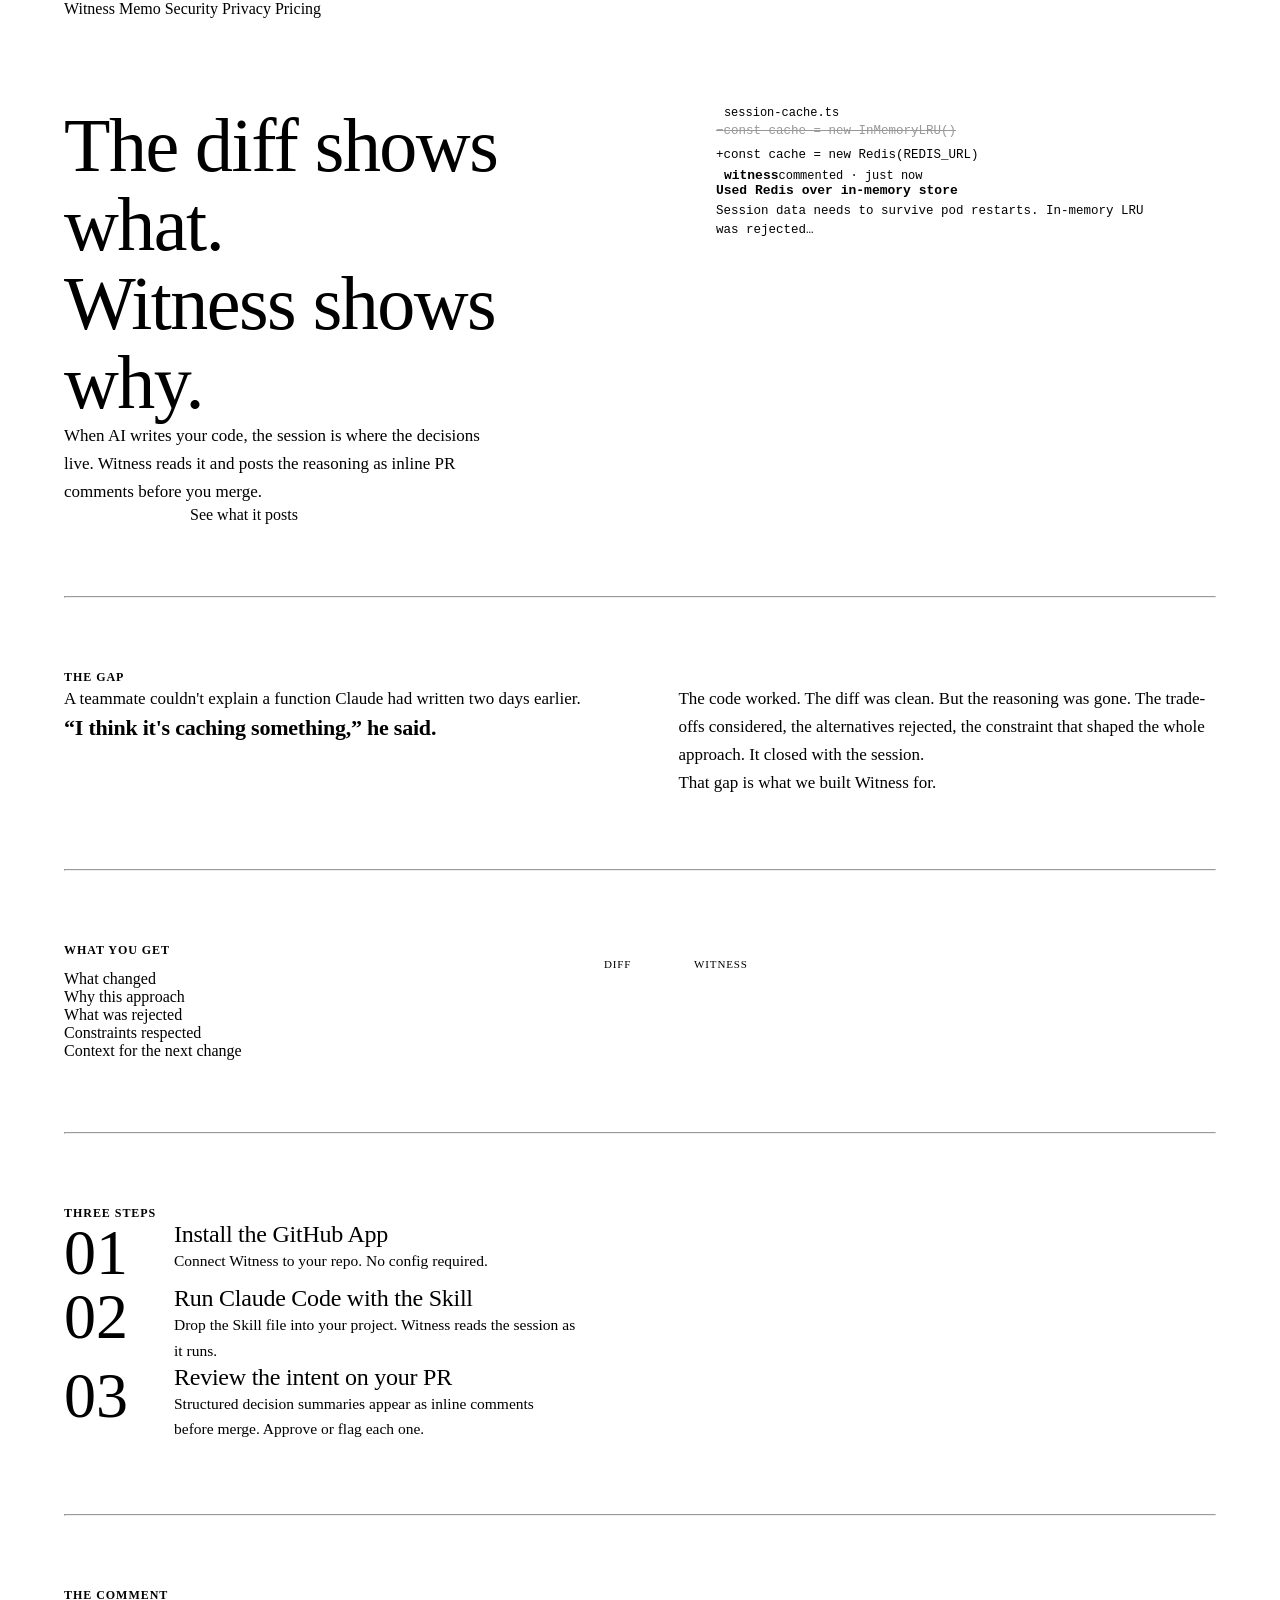
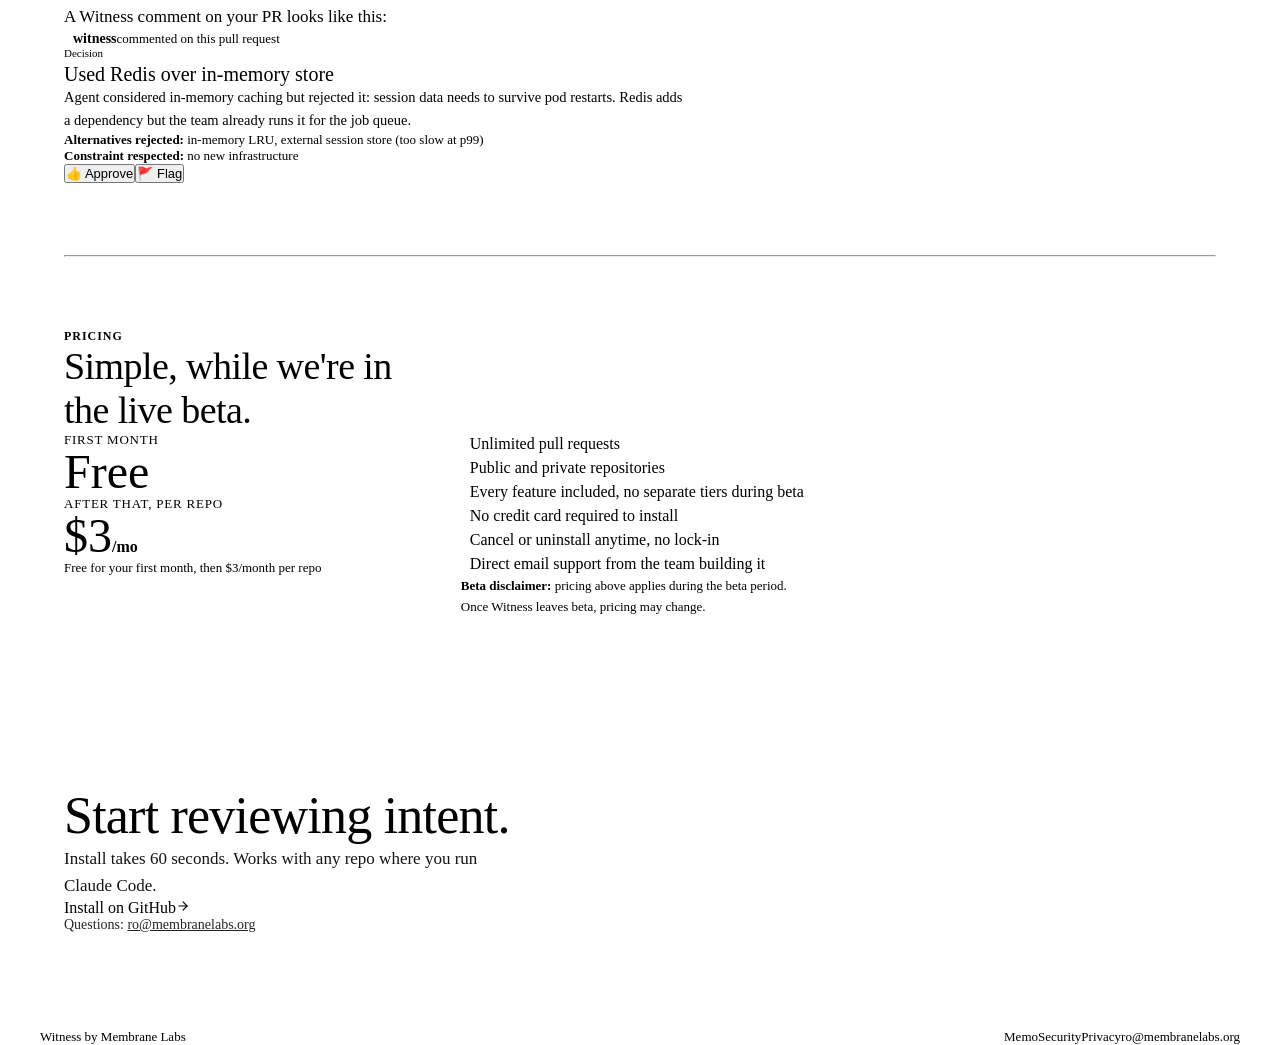
==== index.html @ b9b2966b "first commit" ====
<!DOCTYPE html>
<html lang="en">
<head>
<meta charset="utf-8">
<meta name="viewport" content="width=device-width, initial-scale=1">
<title>Witness: PR comments that explain the why</title>
<meta name="description" content="When AI writes your code, the session is where the decisions live. Witness reads it and posts the reasoning as inline PR comments before you merge.">
<link rel="stylesheet" href="_ds/modernist-412157db-4820-4061-ba51-2b7b09c9d0c9/styles.css">
<style>
  body { margin: 0; background: var(--color-bg); text-wrap: pretty; }
  a { color: var(--color-accent-700); transition: color 0.2s ease; }
  a:hover { color: var(--color-accent); }
  .btn, .nav a, .table tbody tr, .table td { transition: background-color 0.2s ease, color 0.2s ease, border-color 0.2s ease; }
  .reveal { opacity: 0; transform: translateY(20px); transition: opacity 0.6s ease-out, transform 0.6s ease-out; }
  .reveal.is-visible { opacity: 1; transform: translateY(0); }
  @media (prefers-reduced-motion: reduce) { .reveal { opacity: 1; transform: none; transition: none; } }
</style>
</head>
<body>

<nav class="nav" style="padding-inline:clamp(20px,5vw,72px)">
  <a href="index.html" class="nav-brand" style="text-decoration:none;color:inherit">Witness</a>
  <a href="memo.html" style="color:inherit;text-decoration:none">Memo</a>
  <a href="security.html" style="color:inherit;text-decoration:none">Security</a>
  <a href="privacy.html" style="color:inherit;text-decoration:none">Privacy</a>
  <a href="#pricing" style="color:inherit;text-decoration:none">Pricing</a>
  <a href="https://github.com/apps/membranelabs-witness/installations/new" class="btn btn-primary" style="text-decoration:none;margin-left:var(--space-2);color:#fff" style-hover="color:#0f3d3d">Install on GitHub<svg width="14" height="14" viewBox="0 0 24 24" fill="none" stroke="currentColor" stroke-width="2" stroke-linecap="round" stroke-linejoin="round"><path d="M5 12h14"></path><path d="m12 5 7 7-7 7"></path></svg></a>
</nav>

<div style="max-width:1200px;margin:0 auto;padding-inline:clamp(20px,5vw,72px)">

  <section style="padding:clamp(48px,8vw,88px) 0 clamp(40px,6.5vw,72px);display:grid;grid-template-columns:minmax(0,1.15fr) minmax(280px,1fr);gap:clamp(40px,6vw,80px);align-items:start;position:relative">
    <div style="position:absolute;inset:0 0 auto 0;height:1px;background-image:repeating-linear-gradient(to right, var(--color-divider) 0 1px, transparent 1px 120px);opacity:0.5;pointer-events:none"></div>
    <div class="reveal">
      <h1 style="font-family:var(--font-heading);font-weight:var(--font-heading-weight);font-size:clamp(38px,6vw,76px);line-height:1.04;letter-spacing:-0.02em;margin:0;max-width:16ch">
        <span style="display:block">The diff shows what.</span>
        <span style="display:block">Witness shows <span style="color:var(--color-accent)">why</span>.</span>
      </h1>
      <p style="font-size:17px;line-height:1.65;max-width:52ch;margin:var(--space-6) 0 0;color:color-mix(in srgb, var(--color-text) 82%, transparent)">When AI writes your code, the session is where the decisions live. Witness reads it and posts the reasoning as inline PR comments before you merge.</p>
      <div style="display:flex;gap:var(--space-3);flex-wrap:wrap;margin-top:var(--space-6)">
        <a href="https://github.com/apps/membranelabs-witness/installations/new" class="btn btn-primary" style="text-decoration:none;color:#fff" style-hover="color:#0f3d3d">Install on GitHub<svg width="14" height="14" viewBox="0 0 24 24" fill="none" stroke="currentColor" stroke-width="2" stroke-linecap="round" stroke-linejoin="round"><path d="M5 12h14"></path><path d="m12 5 7 7-7 7"></path></svg></a>
        <a href="#comment" class="btn btn-ghost" style="text-decoration:none">See what it posts</a>
      </div>
    </div>
    <div class="reveal" style="border:2px solid var(--color-divider);background:var(--color-surface);font-family:ui-monospace,'SF Mono',Menlo,monospace;transition-delay:0.1s">
      <div style="display:flex;align-items:center;gap:var(--space-2);padding:var(--space-2) var(--space-3);border-bottom:2px solid var(--color-divider);font-size:12px;color:color-mix(in srgb, var(--color-text) 60%, transparent)">
        <span style="width:8px;height:8px;background:var(--color-accent);flex:none"></span>
        <span>session-cache.ts</span>
      </div>
      <div style="padding:var(--space-4) var(--space-3);font-size:12.5px;line-height:1.9">
        <div style="opacity:0.4;text-decoration:line-through"><span style="color:color-mix(in srgb, var(--color-text) 55%, transparent);margin-right:var(--space-2)">&minus;</span>const cache = new InMemoryLRU()</div>
        <div><span style="color:var(--color-accent);margin-right:var(--space-2)">+</span>const cache = new Redis(REDIS_URL)</div>
      </div>
      <div style="padding:var(--space-3);border-top:2px solid var(--color-divider);font-family:var(--font-body)">
        <div style="display:flex;align-items:baseline;gap:var(--space-2);margin-bottom:var(--space-2)">
          <span style="width:8px;height:8px;background:var(--color-accent);flex:none"></span>
          <strong style="font-size:13px">witness</strong>
          <span style="font-size:12px;color:color-mix(in srgb, var(--color-text) 55%, transparent)">commented &middot; just now</span>
        </div>
        <p style="font-size:13px;font-weight:600;margin:0 0 4px">Used Redis over in-memory store</p>
        <p style="font-size:12.5px;line-height:1.55;margin:0;color:color-mix(in srgb, var(--color-text) 70%, transparent)">Session data needs to survive pod restarts. In-memory LRU was rejected&hellip;</p>
      </div>
    </div>
  </section>

  <hr class="hr" style="margin:0">

  <section class="reveal" style="padding:clamp(40px,6.5vw,72px) 0">
    <span style="display:block;font-size:12px;letter-spacing:0.08em;text-transform:uppercase;color:var(--color-accent-700);font-weight:600;margin-bottom:var(--space-6)">The gap</span>
    <div style="display:grid;grid-template-columns:minmax(0,1fr) minmax(0,1fr);gap:clamp(32px,6vw,88px)">
      <div>
        <p style="font-size:17px;line-height:1.65;margin:0 0 var(--space-6);color:color-mix(in srgb, var(--color-text) 82%, transparent)">A teammate couldn't explain a function Claude had written two days earlier.</p>
        <p style="font-family:var(--font-heading);font-weight:600;font-size:22px;line-height:1.4;letter-spacing:-0.01em;margin:0">&ldquo;I think it's caching something,&rdquo; he said.</p>
      </div>
      <div>
        <p style="font-size:17px;line-height:1.65;margin:0 0 var(--space-6);color:color-mix(in srgb, var(--color-text) 82%, transparent)">The code worked. The diff was clean. But the reasoning was gone. The trade-offs considered, the alternatives rejected, the constraint that shaped the whole approach. It closed with the session.</p>
        <p style="font-size:17px;line-height:1.65;margin:0;color:color-mix(in srgb, var(--color-text) 82%, transparent)">That gap is what we built Witness for.</p>
      </div>
    </div>
  </section>

  <hr class="hr" style="margin:0">

  <section class="reveal" style="padding:clamp(40px,6.5vw,72px) 0">
    <span style="display:block;font-size:12px;letter-spacing:0.08em;text-transform:uppercase;color:var(--color-accent-700);font-weight:600;margin-bottom:var(--space-6)">What you get</span>
    <div style="max-width:720px;border-top:2px solid var(--color-divider)">
      <div style="display:grid;grid-template-columns:minmax(0,1fr) 90px 90px;padding:var(--space-4) 0;font-size:11px;letter-spacing:0.08em;text-transform:uppercase;color:color-mix(in srgb, var(--color-text) 55%, transparent)">
        <span></span><span>Diff</span><span>Witness</span>
      </div>
      <div style="border-top:2px solid var(--color-divider)"></div>
      <div style="display:grid;grid-template-columns:minmax(0,1fr) 90px 90px;padding:var(--space-4) 0;align-items:center;font-size:16px;border-bottom:1px solid var(--color-divider)"><span>What changed</span><span style="width:11px;height:11px;background:color-mix(in srgb, var(--color-text) 35%, transparent)"></span><span style="width:11px;height:11px;background:var(--color-accent)"></span></div>
      <div style="display:grid;grid-template-columns:minmax(0,1fr) 90px 90px;padding:var(--space-4) 0;align-items:center;font-size:16px;border-bottom:1px solid var(--color-divider)"><span>Why this approach</span><span style="width:11px;height:11px;border:1px solid color-mix(in srgb, var(--color-text) 35%, transparent)"></span><span style="width:11px;height:11px;background:var(--color-accent)"></span></div>
      <div style="display:grid;grid-template-columns:minmax(0,1fr) 90px 90px;padding:var(--space-4) 0;align-items:center;font-size:16px;border-bottom:1px solid var(--color-divider)"><span>What was rejected</span><span style="width:11px;height:11px;border:1px solid color-mix(in srgb, var(--color-text) 35%, transparent)"></span><span style="width:11px;height:11px;background:var(--color-accent)"></span></div>
      <div style="display:grid;grid-template-columns:minmax(0,1fr) 90px 90px;padding:var(--space-4) 0;align-items:center;font-size:16px;border-bottom:1px solid var(--color-divider)"><span>Constraints respected</span><span style="width:11px;height:11px;border:1px solid color-mix(in srgb, var(--color-text) 35%, transparent)"></span><span style="width:11px;height:11px;background:var(--color-accent)"></span></div>
      <div style="display:grid;grid-template-columns:minmax(0,1fr) 90px 90px;padding:var(--space-4) 0;align-items:center;font-size:16px;border-bottom:2px solid var(--color-divider)"><span>Context for the next change</span><span style="width:11px;height:11px;border:1px solid color-mix(in srgb, var(--color-text) 35%, transparent)"></span><span style="width:11px;height:11px;background:var(--color-accent)"></span></div>
    </div>
  </section>

  <hr class="hr" style="margin:0">

  <section class="reveal" style="padding:clamp(40px,6.5vw,72px) 0">
    <span style="display:block;font-size:12px;letter-spacing:0.08em;text-transform:uppercase;color:var(--color-accent-700);font-weight:600;margin-bottom:var(--space-8)">Three steps</span>
    <div style="display:grid;grid-template-columns:minmax(70px,110px) minmax(0,1fr);gap:var(--space-8) clamp(32px,4vw,72px);align-items:start">
      <p style="font-family:var(--font-heading);font-weight:var(--font-heading-weight);font-size:clamp(40px,5vw,64px);line-height:1;margin:0;color:color-mix(in srgb, var(--color-text) 14%, transparent)">01</p>
      <div>
        <h3 style="font-family:var(--font-heading);font-weight:var(--font-heading-weight);font-size:24px;letter-spacing:-0.01em;margin:0 0 var(--space-2)">Install the GitHub App</h3>
        <p style="font-size:15.5px;line-height:1.65;margin:0;max-width:52ch;color:color-mix(in srgb, var(--color-text) 78%, transparent)">Connect Witness to your repo. No config required.</p>
      </div>
      <div style="grid-column:1 / -1;border-top:2px solid var(--color-divider);margin:var(--space-4) 0"></div>
      <p style="font-family:var(--font-heading);font-weight:var(--font-heading-weight);font-size:clamp(40px,5vw,64px);line-height:1;margin:0;color:color-mix(in srgb, var(--color-text) 14%, transparent)">02</p>
      <div>
        <h3 style="font-family:var(--font-heading);font-weight:var(--font-heading-weight);font-size:24px;letter-spacing:-0.01em;margin:0 0 var(--space-2)">Run Claude Code with the Skill</h3>
        <p style="font-size:15.5px;line-height:1.65;margin:0;max-width:52ch;color:color-mix(in srgb, var(--color-text) 78%, transparent)">Drop the Skill file into your project. Witness reads the session as it runs.</p>
      </div>
      <div style="grid-column:1 / -1;border-top:2px solid var(--color-divider);margin:var(--space-4) 0"></div>
      <p style="font-family:var(--font-heading);font-weight:var(--font-heading-weight);font-size:clamp(40px,5vw,64px);line-height:1;margin:0;color:color-mix(in srgb, var(--color-text) 14%, transparent)">03</p>
      <div>
        <h3 style="font-family:var(--font-heading);font-weight:var(--font-heading-weight);font-size:24px;letter-spacing:-0.01em;margin:0 0 var(--space-2)">Review the intent on your PR</h3>
        <p style="font-size:15.5px;line-height:1.65;margin:0;max-width:52ch;color:color-mix(in srgb, var(--color-text) 78%, transparent)">Structured decision summaries appear as inline comments before merge. Approve or flag each one.</p>
      </div>
    </div>
  </section>

  <hr class="hr" style="margin:0" id="comment">

  <section class="reveal" style="padding:clamp(40px,6.5vw,72px) 0">
    <span style="display:block;font-size:12px;letter-spacing:0.08em;text-transform:uppercase;color:var(--color-accent-700);font-weight:600;margin-bottom:var(--space-6)">The comment</span>
    <p style="font-size:17px;line-height:1.65;margin:0 0 var(--space-8);color:color-mix(in srgb, var(--color-text) 82%, transparent)">A Witness comment on your PR looks like this:</p>
    <div class="elev-md" style="max-width:620px;background:var(--color-surface);border:2px solid var(--color-divider)">
      <div style="display:flex;align-items:baseline;gap:var(--space-2);padding:var(--space-4) var(--space-6);border-bottom:2px solid var(--color-divider)">
        <span style="width:9px;height:9px;background:var(--color-accent);flex:none"></span>
        <strong style="font-family:var(--font-heading);font-size:14px">witness</strong>
        <span style="font-size:13px;color:color-mix(in srgb, var(--color-text) 55%, transparent)">commented on this pull request</span>
      </div>
      <div style="padding:var(--space-6)">
        <div class="card-kicker" style="font-size:11px">Decision</div>
        <div class="card-title" style="font-size:20px;margin-top:4px">Used Redis over in-memory store</div>
        <p style="font-size:14.5px;line-height:1.6;margin:var(--space-2) 0 0;color:color-mix(in srgb, var(--color-text) 82%, transparent)">Agent considered in-memory caching but rejected it: session data needs to survive pod restarts. Redis adds a dependency but the team already runs it for the job queue.</p>
        <p style="margin:var(--space-4) 0 0;font-size:13px;color:color-mix(in srgb, var(--color-text) 65%, transparent)"><strong style="color:var(--color-text)">Alternatives rejected:</strong> in-memory LRU, external session store (too slow at p99)</p>
        <p style="margin:var(--space-1) 0 0;font-size:13px;color:color-mix(in srgb, var(--color-text) 65%, transparent)"><strong style="color:var(--color-text)">Constraint respected:</strong> no new infrastructure</p>
      </div>
      <div style="display:flex;gap:var(--space-3);padding:var(--space-3) var(--space-6);border-top:2px solid var(--color-divider)">
        <button type="button" class="btn btn-ghost" style="font-size:13px;padding:var(--space-1) var(--space-3)">👍 Approve</button>
        <button type="button" class="btn btn-ghost" style="font-size:13px;padding:var(--space-1) var(--space-3)">🚩 Flag</button>
      </div>
    </div>
  </section>

  <hr class="hr" style="margin:0">

  <section id="pricing" class="reveal" style="padding:clamp(40px,6.5vw,72px) 0">
    <span style="display:block;font-size:12px;letter-spacing:0.08em;text-transform:uppercase;color:var(--color-accent-700);font-weight:600;margin-bottom:var(--space-6)">Pricing</span>
    <h2 style="font-family:var(--font-heading);font-weight:var(--font-heading-weight);font-size:clamp(26px,3.2vw,38px);letter-spacing:-0.015em;margin:0 0 var(--space-8);max-width:20ch">Simple, while we're in the live beta.</h2>
    <div style="display:grid;grid-template-columns:minmax(220px,320px) minmax(0,1fr);gap:clamp(40px,6vw,80px);border-top:2px solid var(--color-divider);padding-top:var(--space-8)">
      <div>
        <p style="font-size:13px;letter-spacing:0.06em;text-transform:uppercase;color:color-mix(in srgb, var(--color-text) 60%, transparent);margin:0 0 var(--space-2)">First month</p>
        <p style="font-family:var(--font-heading);font-weight:var(--font-heading-weight);font-size:clamp(36px,4vw,48px);color:var(--color-accent);margin:0 0 var(--space-6);line-height:1">Free</p>
        <p style="font-size:13px;letter-spacing:0.06em;text-transform:uppercase;color:color-mix(in srgb, var(--color-text) 60%, transparent);margin:0 0 var(--space-2)">After that, per repo</p>
        <p style="font-family:var(--font-heading);font-weight:var(--font-heading-weight);font-size:clamp(36px,4vw,48px);margin:0;line-height:1">$3<span style="font-size:16px;font-weight:600;color:color-mix(in srgb, var(--color-text) 60%, transparent)">/mo</span></p>
        <p style="font-size:13px;margin:var(--space-2) 0 var(--space-6);color:color-mix(in srgb, var(--color-text) 60%, transparent)">Free for your first month, then $3/month per repo</p>
        <a href="https://github.com/apps/membranelabs-witness/installations/new" class="btn btn-primary" style="text-decoration:none;color:#fff" style-hover="color:#0f3d3d">Install on GitHub<svg width="14" height="14" viewBox="0 0 24 24" fill="none" stroke="currentColor" stroke-width="2" stroke-linecap="round" stroke-linejoin="round"><path d="M5 12h14"></path><path d="m12 5 7 7-7 7"></path></svg></a>
      </div>
      <div>
        <div style="display:grid;gap:var(--space-6)">
          <div style="display:flex;gap:var(--space-3)"><span style="width:9px;height:9px;background:var(--color-accent);flex:none;margin-top:6px"></span><p style="margin:0;font-size:16px;line-height:1.5">Unlimited pull requests</p></div>
          <div style="display:flex;gap:var(--space-3)"><span style="width:9px;height:9px;background:var(--color-accent);flex:none;margin-top:6px"></span><p style="margin:0;font-size:16px;line-height:1.5">Public and private repositories</p></div>
          <div style="display:flex;gap:var(--space-3)"><span style="width:9px;height:9px;background:var(--color-accent);flex:none;margin-top:6px"></span><p style="margin:0;font-size:16px;line-height:1.5">Every feature included, no separate tiers during beta</p></div>
          <div style="display:flex;gap:var(--space-3)"><span style="width:9px;height:9px;background:var(--color-accent);flex:none;margin-top:6px"></span><p style="margin:0;font-size:16px;line-height:1.5">No credit card required to install</p></div>
          <div style="display:flex;gap:var(--space-3)"><span style="width:9px;height:9px;background:var(--color-accent);flex:none;margin-top:6px"></span><p style="margin:0;font-size:16px;line-height:1.5">Cancel or uninstall anytime, no lock-in</p></div>
          <div style="display:flex;gap:var(--space-3)"><span style="width:9px;height:9px;background:var(--color-accent);flex:none;margin-top:6px"></span><p style="margin:0;font-size:16px;line-height:1.5">Direct email support from the team building it</p></div>
        </div>
        <p style="font-size:13px;line-height:1.6;margin:var(--space-6) 0 0;color:color-mix(in srgb, var(--color-text) 60%, transparent);max-width:52ch"><strong style="color:color-mix(in srgb, var(--color-text) 80%, transparent)">Beta disclaimer:</strong> pricing above applies during the beta period. Once Witness leaves beta, pricing may change.</p>
      </div>
    </div>
  </section>

</div>

<section class="reveal" style="background:var(--color-accent);color:var(--color-bg);position:relative;overflow:hidden">
  <div style="position:absolute;top:0;right:0;width:min(50vw,560px);height:100%;background-image:repeating-linear-gradient(135deg, color-mix(in srgb, var(--color-bg) 14%, transparent) 0 2px, transparent 2px 34px);pointer-events:none"></div>
  <div style="max-width:1200px;margin:0 auto;padding:clamp(56px,9vw,96px) clamp(20px,5vw,72px);position:relative">
    <h3 style="font-family:var(--font-heading);font-weight:var(--font-heading-weight);font-size:clamp(32px,4.2vw,52px);letter-spacing:-0.015em;margin:0">Start reviewing intent.</h3>
    <p style="font-size:17px;line-height:1.6;max-width:52ch;margin:var(--space-4) 0 0;opacity:0.92">Install takes 60 seconds. Works with any repo where you run Claude Code.</p>
    <div style="display:flex;gap:var(--space-3);flex-wrap:wrap;margin-top:var(--space-6)">
      <a href="https://github.com/apps/membranelabs-witness/installations/new" class="btn btn-ghost" style="text-decoration:none;color:var(--color-bg);border-color:var(--color-bg)" style-hover="color:#0f3d3d;border-color:#0f3d3d">Install on GitHub<svg width="14" height="14" viewBox="0 0 24 24" fill="none" stroke="currentColor" stroke-width="2" stroke-linecap="round" stroke-linejoin="round"><path d="M5 12h14"></path><path d="m12 5 7 7-7 7"></path></svg></a>
    </div>
    <p style="font-size:14px;margin:var(--space-6) 0 0;opacity:0.85">Questions: <a href="mailto:ro@membranelabs.org" style="color:var(--color-bg);text-decoration:underline">ro@membranelabs.org</a></p>
  </div>
</section>

<footer style="max-width:1200px;margin:0 auto;padding:var(--space-8) clamp(20px,5vw,72px);display:flex;flex-wrap:wrap;gap:var(--space-4);justify-content:space-between;border-top:2px solid var(--color-divider);font-size:13px;color:color-mix(in srgb, var(--color-text) 70%, transparent)">
  <span>Witness by Membrane Labs</span>
  <div style="display:flex;gap:var(--space-4);flex-wrap:wrap">
    <a href="memo.html" style="color:inherit;text-decoration:none">Memo</a>
    <a href="security.html" style="color:inherit;text-decoration:none">Security</a>
    <a href="privacy.html" style="color:inherit;text-decoration:none">Privacy</a>
    <a href="mailto:ro@membranelabs.org" style="color:inherit;text-decoration:none">ro@membranelabs.org</a>
  </div>
</footer>

<script>
  var els = document.querySelectorAll('.reveal');
  if (!('IntersectionObserver' in window)) {
    els.forEach(function (el) { el.classList.add('is-visible'); });
  } else {
    var io = new IntersectionObserver(function (entries) {
      entries.forEach(function (entry) {
        if (entry.isIntersecting) { entry.target.classList.add('is-visible'); io.unobserve(entry.target); }
      });
    }, { threshold: 0.12 });
    els.forEach(function (el) { io.observe(el); });
  }
</script>
</body>
</html>
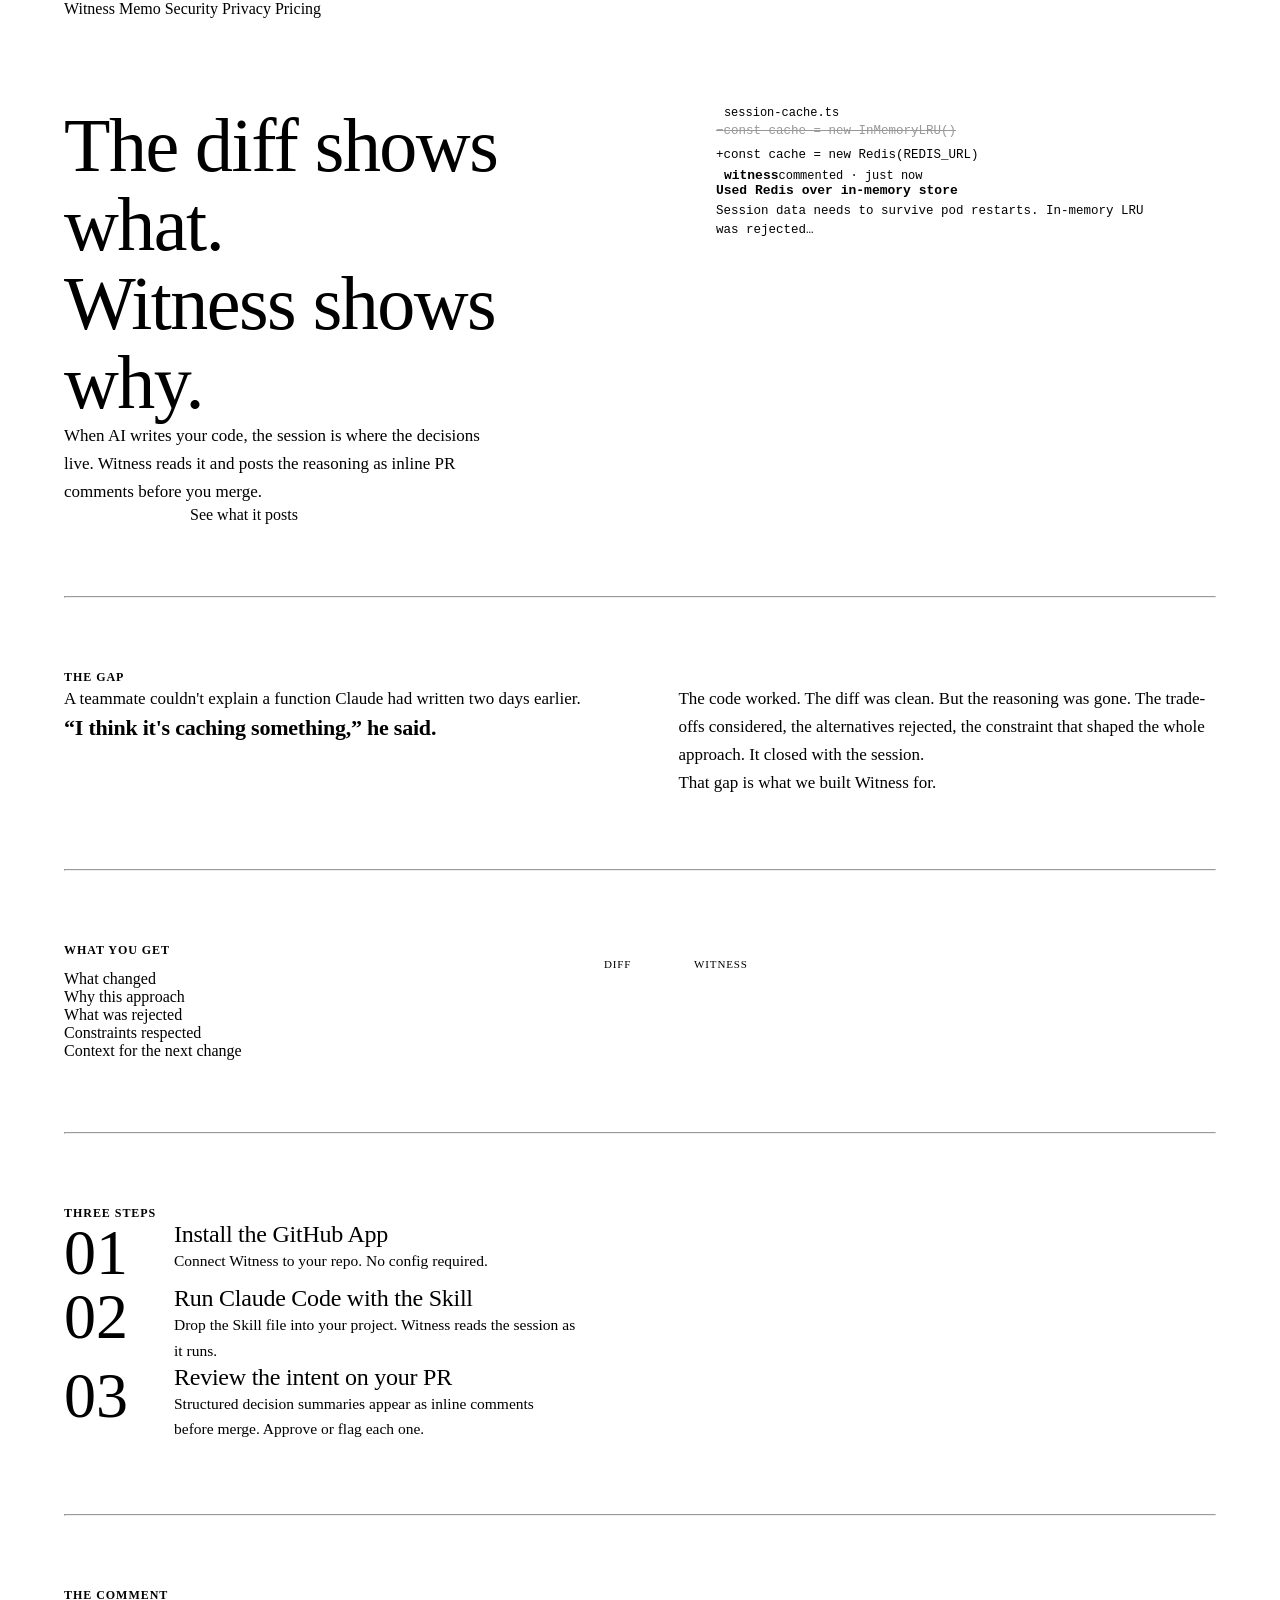
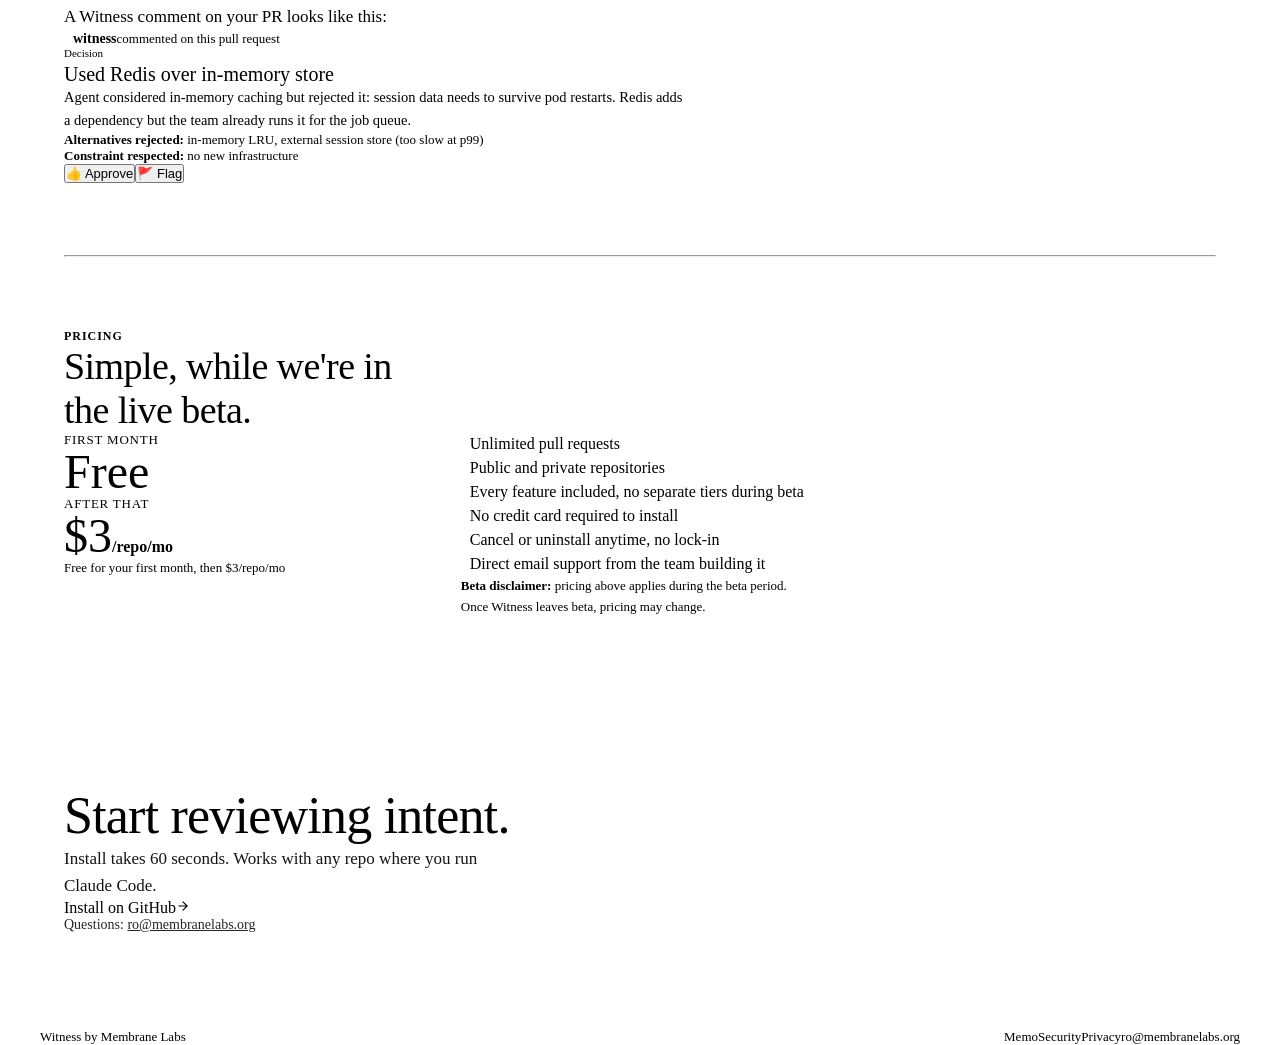
==== commit 2f908471: "Simplify pricing label to $3/repo/mo" ====
--- a/index.html
+++ b/index.html
@@ -155,9 +155,9 @@
       <div>
         <p style="font-size:13px;letter-spacing:0.06em;text-transform:uppercase;color:color-mix(in srgb, var(--color-text) 60%, transparent);margin:0 0 var(--space-2)">First month</p>
         <p style="font-family:var(--font-heading);font-weight:var(--font-heading-weight);font-size:clamp(36px,4vw,48px);color:var(--color-accent);margin:0 0 var(--space-6);line-height:1">Free</p>
-        <p style="font-size:13px;letter-spacing:0.06em;text-transform:uppercase;color:color-mix(in srgb, var(--color-text) 60%, transparent);margin:0 0 var(--space-2)">After that, per repo</p>
-        <p style="font-family:var(--font-heading);font-weight:var(--font-heading-weight);font-size:clamp(36px,4vw,48px);margin:0;line-height:1">$3<span style="font-size:16px;font-weight:600;color:color-mix(in srgb, var(--color-text) 60%, transparent)">/mo</span></p>
-        <p style="font-size:13px;margin:var(--space-2) 0 var(--space-6);color:color-mix(in srgb, var(--color-text) 60%, transparent)">Free for your first month, then $3/month per repo</p>
+        <p style="font-size:13px;letter-spacing:0.06em;text-transform:uppercase;color:color-mix(in srgb, var(--color-text) 60%, transparent);margin:0 0 var(--space-2)">After that</p>
+        <p style="font-family:var(--font-heading);font-weight:var(--font-heading-weight);font-size:clamp(36px,4vw,48px);margin:0;line-height:1">$3<span style="font-size:16px;font-weight:600;color:color-mix(in srgb, var(--color-text) 60%, transparent)">/repo/mo</span></p>
+        <p style="font-size:13px;margin:var(--space-2) 0 var(--space-6);color:color-mix(in srgb, var(--color-text) 60%, transparent)">Free for your first month, then $3/repo/mo</p>
         <a href="https://github.com/apps/membranelabs-witness/installations/new" class="btn btn-primary" style="text-decoration:none;color:#fff" style-hover="color:#0f3d3d">Install on GitHub<svg width="14" height="14" viewBox="0 0 24 24" fill="none" stroke="currentColor" stroke-width="2" stroke-linecap="round" stroke-linejoin="round"><path d="M5 12h14"></path><path d="m12 5 7 7-7 7"></path></svg></a>
       </div>
       <div>
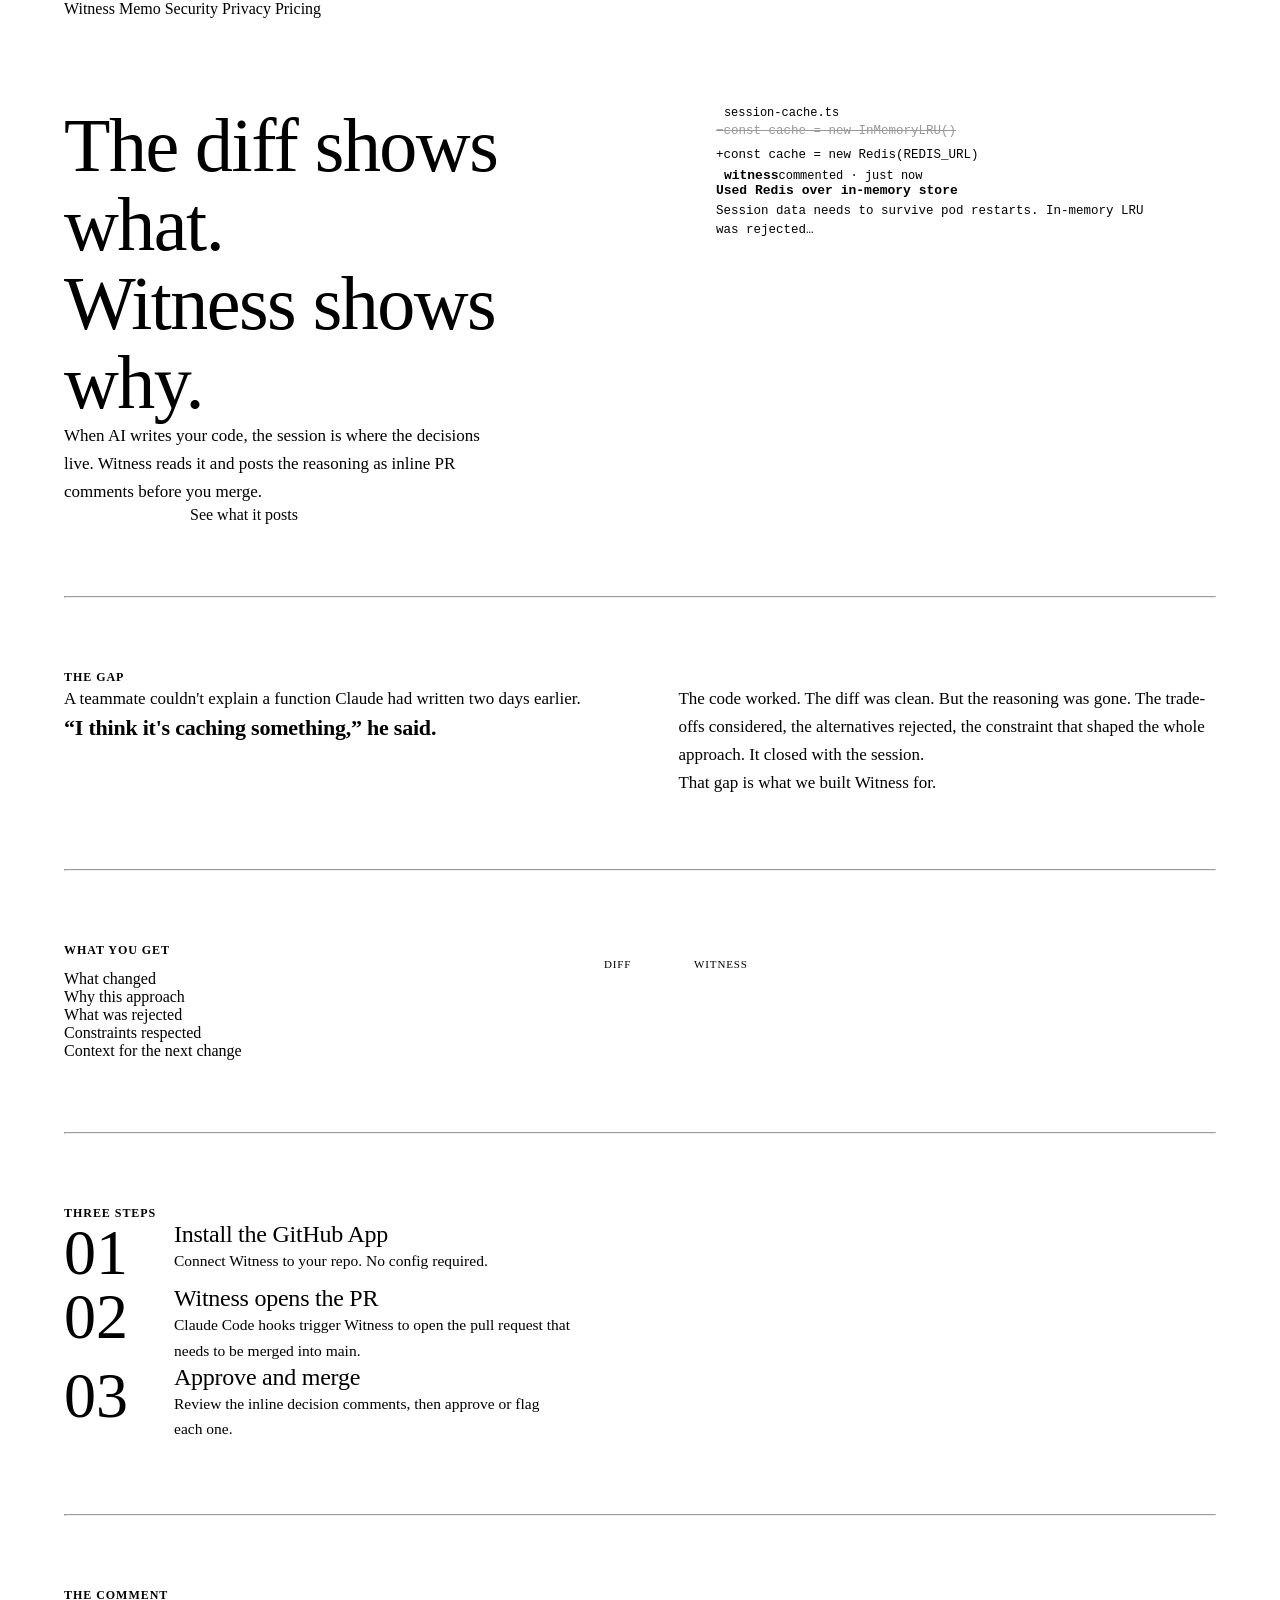
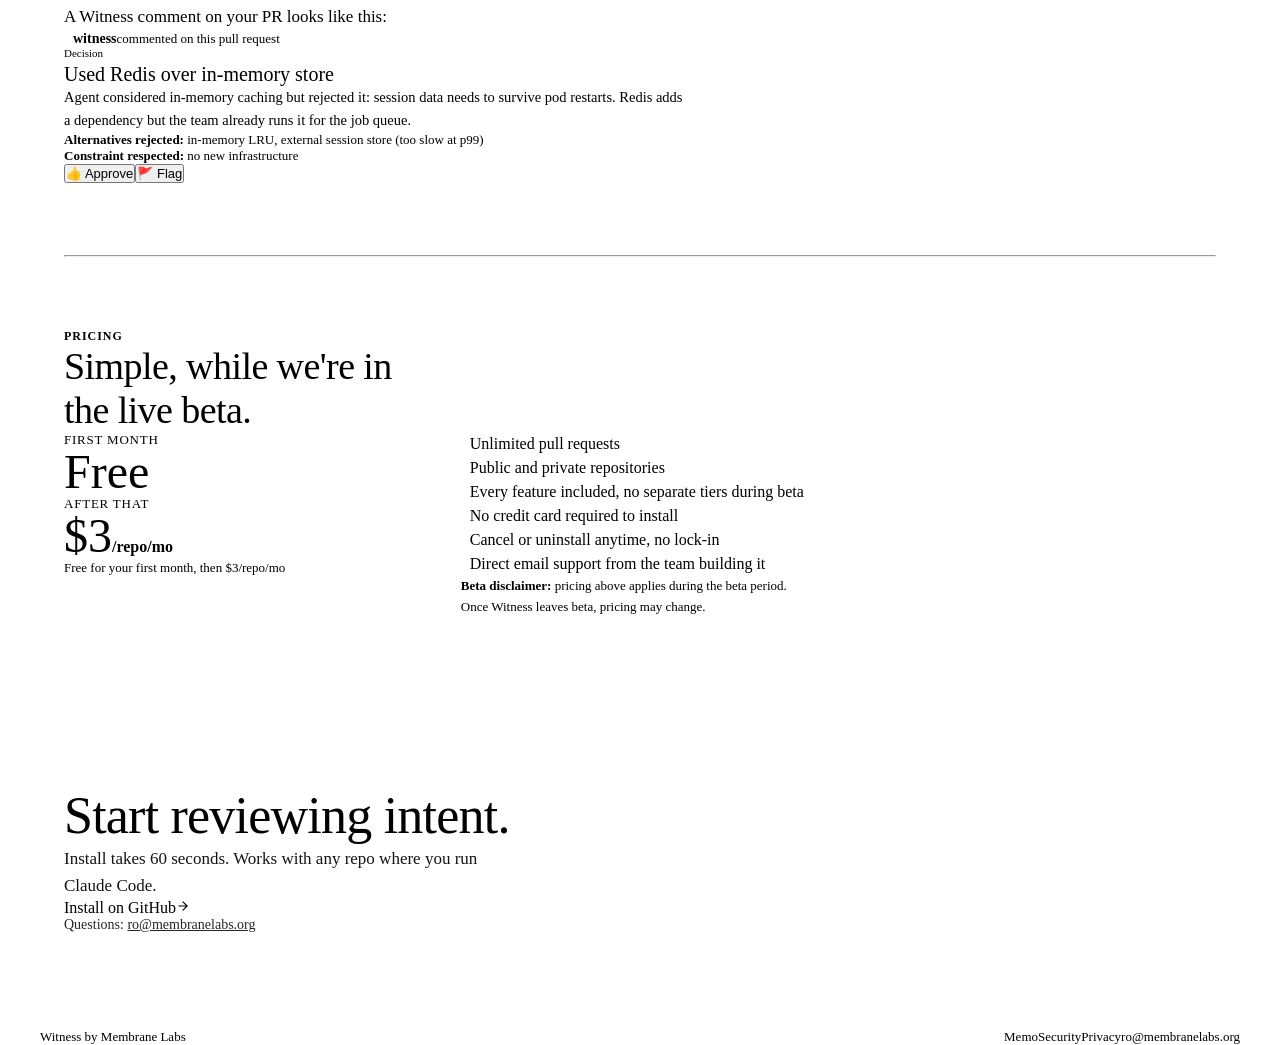
==== commit 3c469f4f: "Rewrite step 2/3 to reflect Witness-opened PR flow" ====
--- a/index.html
+++ b/index.html
@@ -109,14 +109,14 @@
       <div style="grid-column:1 / -1;border-top:2px solid var(--color-divider);margin:var(--space-4) 0"></div>
       <p style="font-family:var(--font-heading);font-weight:var(--font-heading-weight);font-size:clamp(40px,5vw,64px);line-height:1;margin:0;color:color-mix(in srgb, var(--color-text) 14%, transparent)">02</p>
       <div>
-        <h3 style="font-family:var(--font-heading);font-weight:var(--font-heading-weight);font-size:24px;letter-spacing:-0.01em;margin:0 0 var(--space-2)">Run Claude Code with the Skill</h3>
-        <p style="font-size:15.5px;line-height:1.65;margin:0;max-width:52ch;color:color-mix(in srgb, var(--color-text) 78%, transparent)">Drop the Skill file into your project. Witness reads the session as it runs.</p>
+        <h3 style="font-family:var(--font-heading);font-weight:var(--font-heading-weight);font-size:24px;letter-spacing:-0.01em;margin:0 0 var(--space-2)">Witness opens the PR</h3>
+        <p style="font-size:15.5px;line-height:1.65;margin:0;max-width:52ch;color:color-mix(in srgb, var(--color-text) 78%, transparent)">Claude Code hooks trigger Witness to open the pull request that needs to be merged into main.</p>
       </div>
       <div style="grid-column:1 / -1;border-top:2px solid var(--color-divider);margin:var(--space-4) 0"></div>
       <p style="font-family:var(--font-heading);font-weight:var(--font-heading-weight);font-size:clamp(40px,5vw,64px);line-height:1;margin:0;color:color-mix(in srgb, var(--color-text) 14%, transparent)">03</p>
       <div>
-        <h3 style="font-family:var(--font-heading);font-weight:var(--font-heading-weight);font-size:24px;letter-spacing:-0.01em;margin:0 0 var(--space-2)">Review the intent on your PR</h3>
-        <p style="font-size:15.5px;line-height:1.65;margin:0;max-width:52ch;color:color-mix(in srgb, var(--color-text) 78%, transparent)">Structured decision summaries appear as inline comments before merge. Approve or flag each one.</p>
+        <h3 style="font-family:var(--font-heading);font-weight:var(--font-heading-weight);font-size:24px;letter-spacing:-0.01em;margin:0 0 var(--space-2)">Approve and merge</h3>
+        <p style="font-size:15.5px;line-height:1.65;margin:0;max-width:52ch;color:color-mix(in srgb, var(--color-text) 78%, transparent)">Review the inline decision comments, then approve or flag each one.</p>
       </div>
     </div>
   </section>
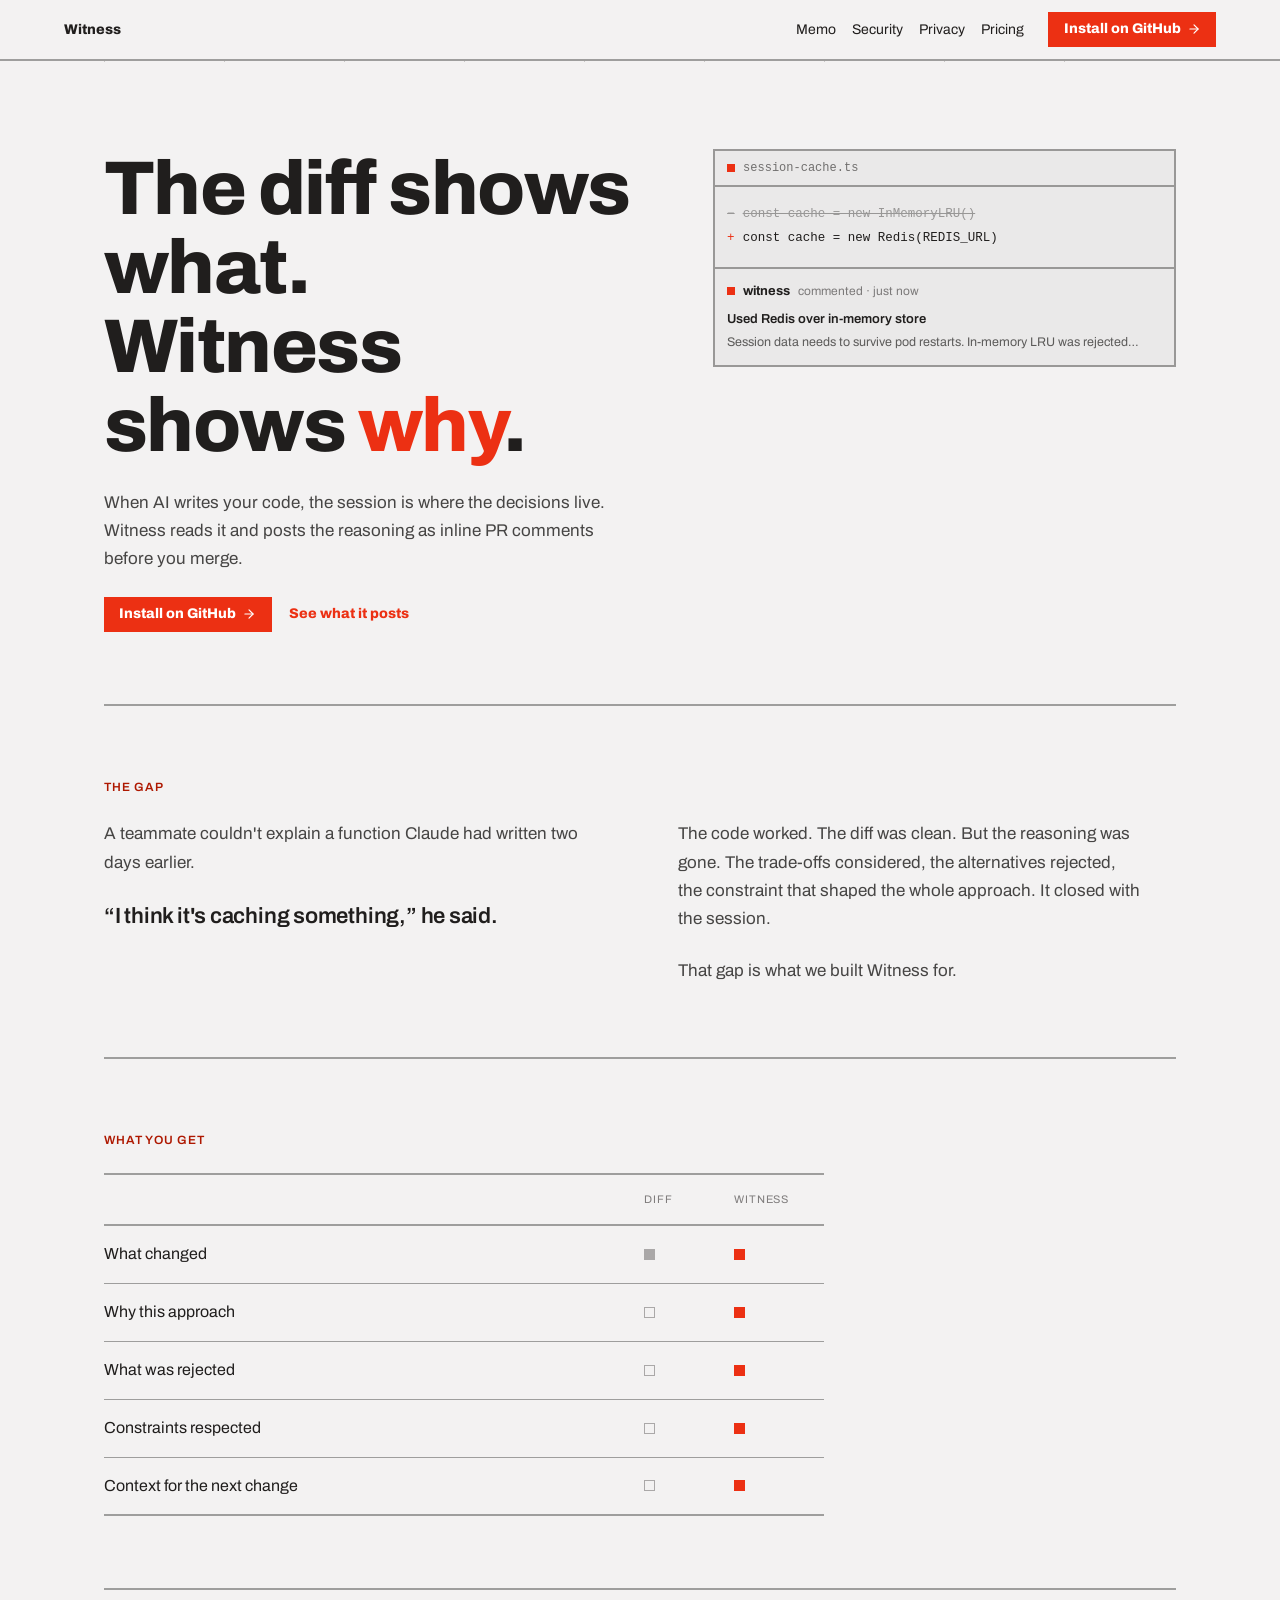
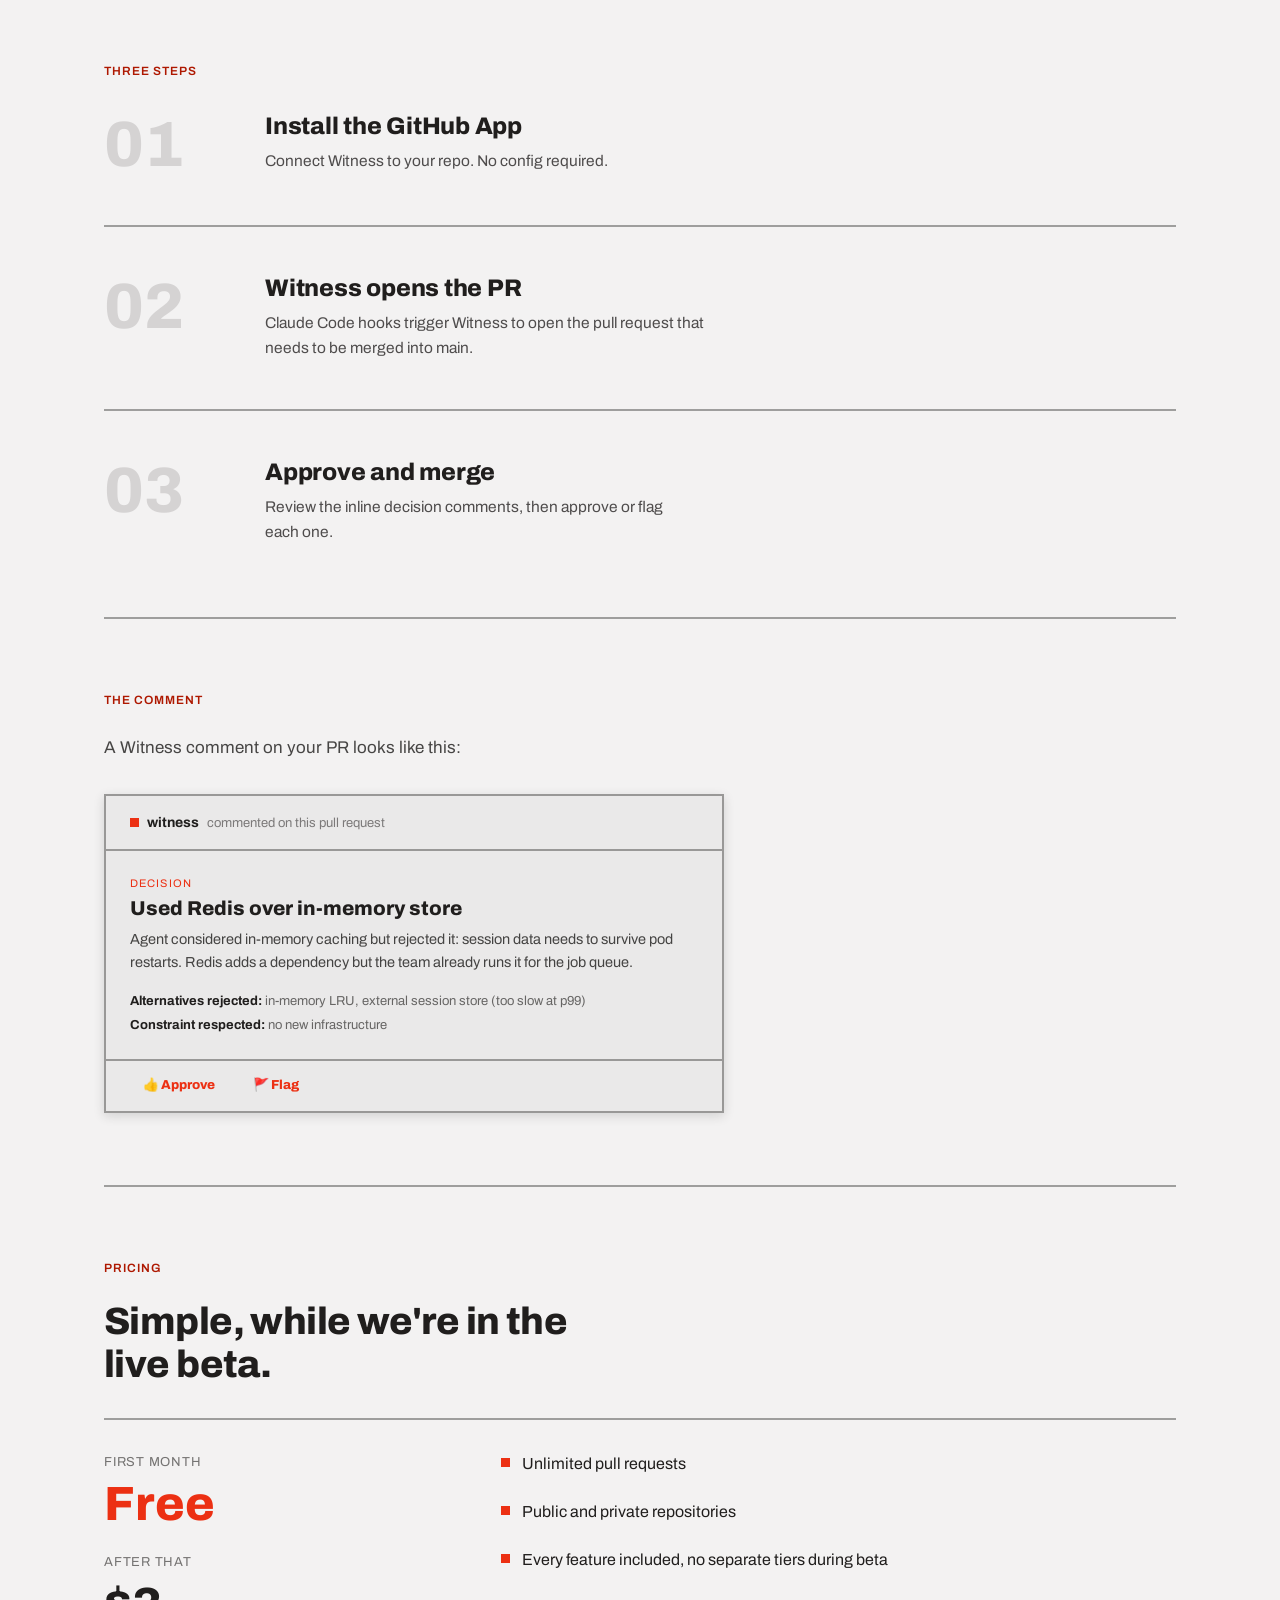
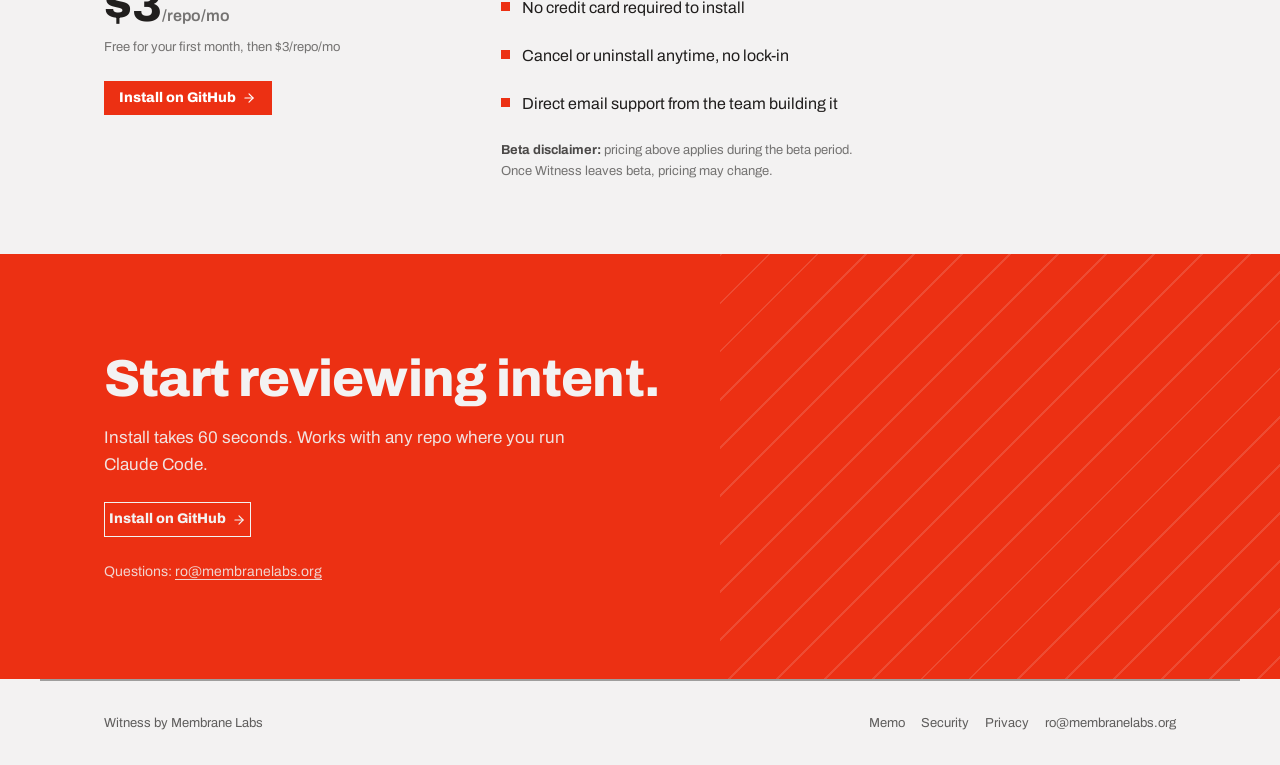
==== commit 136e6e99: "Fix mobile layout: responsive nav and grid stacking The shared nav had no wrap handling, so five lin" ====
--- a/index.html
+++ b/index.html
@@ -14,22 +14,31 @@
   .reveal { opacity: 0; transform: translateY(20px); transition: opacity 0.6s ease-out, transform 0.6s ease-out; }
   .reveal.is-visible { opacity: 1; transform: translateY(0); }
   @media (prefers-reduced-motion: reduce) { .reveal { opacity: 1; transform: none; transition: none; } }
+
+  @media (max-width: 720px) {
+    .hero-grid, .gap-grid, .steps-grid, .pricing-grid { grid-template-columns: minmax(0,1fr) !important; }
+    .hero-grid > *, .steps-grid > .steps-num { min-width: 0 !important; }
+    .steps-grid > .steps-num { font-size: 28px !important; }
+    .feat-row { grid-template-columns: minmax(0,1fr) 44px 44px !important; font-size: 14px !important; }
+  }
 </style>
 </head>
 <body>
 
 <nav class="nav" style="padding-inline:clamp(20px,5vw,72px)">
   <a href="index.html" class="nav-brand" style="text-decoration:none;color:inherit">Witness</a>
-  <a href="memo.html" style="color:inherit;text-decoration:none">Memo</a>
-  <a href="security.html" style="color:inherit;text-decoration:none">Security</a>
-  <a href="privacy.html" style="color:inherit;text-decoration:none">Privacy</a>
-  <a href="#pricing" style="color:inherit;text-decoration:none">Pricing</a>
+  <div class="nav-links">
+    <a href="memo.html" style="color:inherit;text-decoration:none">Memo</a>
+    <a href="security.html" style="color:inherit;text-decoration:none">Security</a>
+    <a href="privacy.html" style="color:inherit;text-decoration:none">Privacy</a>
+    <a href="#pricing" style="color:inherit;text-decoration:none">Pricing</a>
+  </div>
   <a href="https://github.com/apps/membranelabs-witness/installations/new" class="btn btn-primary" style="text-decoration:none;margin-left:var(--space-2);color:#fff" style-hover="color:#0f3d3d">Install on GitHub<svg width="14" height="14" viewBox="0 0 24 24" fill="none" stroke="currentColor" stroke-width="2" stroke-linecap="round" stroke-linejoin="round"><path d="M5 12h14"></path><path d="m12 5 7 7-7 7"></path></svg></a>
 </nav>
 
 <div style="max-width:1200px;margin:0 auto;padding-inline:clamp(20px,5vw,72px)">
 
-  <section style="padding:clamp(48px,8vw,88px) 0 clamp(40px,6.5vw,72px);display:grid;grid-template-columns:minmax(0,1.15fr) minmax(280px,1fr);gap:clamp(40px,6vw,80px);align-items:start;position:relative">
+  <section class="hero-grid" style="padding:clamp(48px,8vw,88px) 0 clamp(40px,6.5vw,72px);display:grid;grid-template-columns:minmax(0,1.15fr) minmax(280px,1fr);gap:clamp(40px,6vw,80px);align-items:start;position:relative">
     <div style="position:absolute;inset:0 0 auto 0;height:1px;background-image:repeating-linear-gradient(to right, var(--color-divider) 0 1px, transparent 1px 120px);opacity:0.5;pointer-events:none"></div>
     <div class="reveal">
       <h1 style="font-family:var(--font-heading);font-weight:var(--font-heading-weight);font-size:clamp(38px,6vw,76px);line-height:1.04;letter-spacing:-0.02em;margin:0;max-width:16ch">
@@ -67,7 +76,7 @@
 
   <section class="reveal" style="padding:clamp(40px,6.5vw,72px) 0">
     <span style="display:block;font-size:12px;letter-spacing:0.08em;text-transform:uppercase;color:var(--color-accent-700);font-weight:600;margin-bottom:var(--space-6)">The gap</span>
-    <div style="display:grid;grid-template-columns:minmax(0,1fr) minmax(0,1fr);gap:clamp(32px,6vw,88px)">
+    <div class="gap-grid" style="display:grid;grid-template-columns:minmax(0,1fr) minmax(0,1fr);gap:clamp(32px,6vw,88px)">
       <div>
         <p style="font-size:17px;line-height:1.65;margin:0 0 var(--space-6);color:color-mix(in srgb, var(--color-text) 82%, transparent)">A teammate couldn't explain a function Claude had written two days earlier.</p>
         <p style="font-family:var(--font-heading);font-weight:600;font-size:22px;line-height:1.4;letter-spacing:-0.01em;margin:0">&ldquo;I think it's caching something,&rdquo; he said.</p>
@@ -84,15 +93,15 @@
   <section class="reveal" style="padding:clamp(40px,6.5vw,72px) 0">
     <span style="display:block;font-size:12px;letter-spacing:0.08em;text-transform:uppercase;color:var(--color-accent-700);font-weight:600;margin-bottom:var(--space-6)">What you get</span>
     <div style="max-width:720px;border-top:2px solid var(--color-divider)">
-      <div style="display:grid;grid-template-columns:minmax(0,1fr) 90px 90px;padding:var(--space-4) 0;font-size:11px;letter-spacing:0.08em;text-transform:uppercase;color:color-mix(in srgb, var(--color-text) 55%, transparent)">
+      <div class="feat-row" style="display:grid;grid-template-columns:minmax(0,1fr) 90px 90px;padding:var(--space-4) 0;font-size:11px;letter-spacing:0.08em;text-transform:uppercase;color:color-mix(in srgb, var(--color-text) 55%, transparent)">
         <span></span><span>Diff</span><span>Witness</span>
       </div>
       <div style="border-top:2px solid var(--color-divider)"></div>
-      <div style="display:grid;grid-template-columns:minmax(0,1fr) 90px 90px;padding:var(--space-4) 0;align-items:center;font-size:16px;border-bottom:1px solid var(--color-divider)"><span>What changed</span><span style="width:11px;height:11px;background:color-mix(in srgb, var(--color-text) 35%, transparent)"></span><span style="width:11px;height:11px;background:var(--color-accent)"></span></div>
-      <div style="display:grid;grid-template-columns:minmax(0,1fr) 90px 90px;padding:var(--space-4) 0;align-items:center;font-size:16px;border-bottom:1px solid var(--color-divider)"><span>Why this approach</span><span style="width:11px;height:11px;border:1px solid color-mix(in srgb, var(--color-text) 35%, transparent)"></span><span style="width:11px;height:11px;background:var(--color-accent)"></span></div>
-      <div style="display:grid;grid-template-columns:minmax(0,1fr) 90px 90px;padding:var(--space-4) 0;align-items:center;font-size:16px;border-bottom:1px solid var(--color-divider)"><span>What was rejected</span><span style="width:11px;height:11px;border:1px solid color-mix(in srgb, var(--color-text) 35%, transparent)"></span><span style="width:11px;height:11px;background:var(--color-accent)"></span></div>
-      <div style="display:grid;grid-template-columns:minmax(0,1fr) 90px 90px;padding:var(--space-4) 0;align-items:center;font-size:16px;border-bottom:1px solid var(--color-divider)"><span>Constraints respected</span><span style="width:11px;height:11px;border:1px solid color-mix(in srgb, var(--color-text) 35%, transparent)"></span><span style="width:11px;height:11px;background:var(--color-accent)"></span></div>
-      <div style="display:grid;grid-template-columns:minmax(0,1fr) 90px 90px;padding:var(--space-4) 0;align-items:center;font-size:16px;border-bottom:2px solid var(--color-divider)"><span>Context for the next change</span><span style="width:11px;height:11px;border:1px solid color-mix(in srgb, var(--color-text) 35%, transparent)"></span><span style="width:11px;height:11px;background:var(--color-accent)"></span></div>
+      <div class="feat-row" style="display:grid;grid-template-columns:minmax(0,1fr) 90px 90px;padding:var(--space-4) 0;align-items:center;font-size:16px;border-bottom:1px solid var(--color-divider)"><span>What changed</span><span style="width:11px;height:11px;background:color-mix(in srgb, var(--color-text) 35%, transparent)"></span><span style="width:11px;height:11px;background:var(--color-accent)"></span></div>
+      <div class="feat-row" style="display:grid;grid-template-columns:minmax(0,1fr) 90px 90px;padding:var(--space-4) 0;align-items:center;font-size:16px;border-bottom:1px solid var(--color-divider)"><span>Why this approach</span><span style="width:11px;height:11px;border:1px solid color-mix(in srgb, var(--color-text) 35%, transparent)"></span><span style="width:11px;height:11px;background:var(--color-accent)"></span></div>
+      <div class="feat-row" style="display:grid;grid-template-columns:minmax(0,1fr) 90px 90px;padding:var(--space-4) 0;align-items:center;font-size:16px;border-bottom:1px solid var(--color-divider)"><span>What was rejected</span><span style="width:11px;height:11px;border:1px solid color-mix(in srgb, var(--color-text) 35%, transparent)"></span><span style="width:11px;height:11px;background:var(--color-accent)"></span></div>
+      <div class="feat-row" style="display:grid;grid-template-columns:minmax(0,1fr) 90px 90px;padding:var(--space-4) 0;align-items:center;font-size:16px;border-bottom:1px solid var(--color-divider)"><span>Constraints respected</span><span style="width:11px;height:11px;border:1px solid color-mix(in srgb, var(--color-text) 35%, transparent)"></span><span style="width:11px;height:11px;background:var(--color-accent)"></span></div>
+      <div class="feat-row" style="display:grid;grid-template-columns:minmax(0,1fr) 90px 90px;padding:var(--space-4) 0;align-items:center;font-size:16px;border-bottom:2px solid var(--color-divider)"><span>Context for the next change</span><span style="width:11px;height:11px;border:1px solid color-mix(in srgb, var(--color-text) 35%, transparent)"></span><span style="width:11px;height:11px;background:var(--color-accent)"></span></div>
     </div>
   </section>
 
@@ -100,20 +109,20 @@
 
   <section class="reveal" style="padding:clamp(40px,6.5vw,72px) 0">
     <span style="display:block;font-size:12px;letter-spacing:0.08em;text-transform:uppercase;color:var(--color-accent-700);font-weight:600;margin-bottom:var(--space-8)">Three steps</span>
-    <div style="display:grid;grid-template-columns:minmax(70px,110px) minmax(0,1fr);gap:var(--space-8) clamp(32px,4vw,72px);align-items:start">
-      <p style="font-family:var(--font-heading);font-weight:var(--font-heading-weight);font-size:clamp(40px,5vw,64px);line-height:1;margin:0;color:color-mix(in srgb, var(--color-text) 14%, transparent)">01</p>
+    <div class="steps-grid" style="display:grid;grid-template-columns:minmax(70px,110px) minmax(0,1fr);gap:var(--space-8) clamp(32px,4vw,72px);align-items:start">
+      <p class="steps-num" style="font-family:var(--font-heading);font-weight:var(--font-heading-weight);font-size:clamp(40px,5vw,64px);line-height:1;margin:0;color:color-mix(in srgb, var(--color-text) 14%, transparent)">01</p>
       <div>
         <h3 style="font-family:var(--font-heading);font-weight:var(--font-heading-weight);font-size:24px;letter-spacing:-0.01em;margin:0 0 var(--space-2)">Install the GitHub App</h3>
         <p style="font-size:15.5px;line-height:1.65;margin:0;max-width:52ch;color:color-mix(in srgb, var(--color-text) 78%, transparent)">Connect Witness to your repo. No config required.</p>
       </div>
       <div style="grid-column:1 / -1;border-top:2px solid var(--color-divider);margin:var(--space-4) 0"></div>
-      <p style="font-family:var(--font-heading);font-weight:var(--font-heading-weight);font-size:clamp(40px,5vw,64px);line-height:1;margin:0;color:color-mix(in srgb, var(--color-text) 14%, transparent)">02</p>
+      <p class="steps-num" style="font-family:var(--font-heading);font-weight:var(--font-heading-weight);font-size:clamp(40px,5vw,64px);line-height:1;margin:0;color:color-mix(in srgb, var(--color-text) 14%, transparent)">02</p>
       <div>
         <h3 style="font-family:var(--font-heading);font-weight:var(--font-heading-weight);font-size:24px;letter-spacing:-0.01em;margin:0 0 var(--space-2)">Witness opens the PR</h3>
         <p style="font-size:15.5px;line-height:1.65;margin:0;max-width:52ch;color:color-mix(in srgb, var(--color-text) 78%, transparent)">Claude Code hooks trigger Witness to open the pull request that needs to be merged into main.</p>
       </div>
       <div style="grid-column:1 / -1;border-top:2px solid var(--color-divider);margin:var(--space-4) 0"></div>
-      <p style="font-family:var(--font-heading);font-weight:var(--font-heading-weight);font-size:clamp(40px,5vw,64px);line-height:1;margin:0;color:color-mix(in srgb, var(--color-text) 14%, transparent)">03</p>
+      <p class="steps-num" style="font-family:var(--font-heading);font-weight:var(--font-heading-weight);font-size:clamp(40px,5vw,64px);line-height:1;margin:0;color:color-mix(in srgb, var(--color-text) 14%, transparent)">03</p>
       <div>
         <h3 style="font-family:var(--font-heading);font-weight:var(--font-heading-weight);font-size:24px;letter-spacing:-0.01em;margin:0 0 var(--space-2)">Approve and merge</h3>
         <p style="font-size:15.5px;line-height:1.65;margin:0;max-width:52ch;color:color-mix(in srgb, var(--color-text) 78%, transparent)">Review the inline decision comments, then approve or flag each one.</p>
@@ -151,7 +160,7 @@
   <section id="pricing" class="reveal" style="padding:clamp(40px,6.5vw,72px) 0">
     <span style="display:block;font-size:12px;letter-spacing:0.08em;text-transform:uppercase;color:var(--color-accent-700);font-weight:600;margin-bottom:var(--space-6)">Pricing</span>
     <h2 style="font-family:var(--font-heading);font-weight:var(--font-heading-weight);font-size:clamp(26px,3.2vw,38px);letter-spacing:-0.015em;margin:0 0 var(--space-8);max-width:20ch">Simple, while we're in the live beta.</h2>
-    <div style="display:grid;grid-template-columns:minmax(220px,320px) minmax(0,1fr);gap:clamp(40px,6vw,80px);border-top:2px solid var(--color-divider);padding-top:var(--space-8)">
+    <div class="pricing-grid" style="display:grid;grid-template-columns:minmax(220px,320px) minmax(0,1fr);gap:clamp(40px,6vw,80px);border-top:2px solid var(--color-divider);padding-top:var(--space-8)">
       <div>
         <p style="font-size:13px;letter-spacing:0.06em;text-transform:uppercase;color:color-mix(in srgb, var(--color-text) 60%, transparent);margin:0 0 var(--space-2)">First month</p>
         <p style="font-family:var(--font-heading);font-weight:var(--font-heading-weight);font-size:clamp(36px,4vw,48px);color:var(--color-accent);margin:0 0 var(--space-6);line-height:1">Free</p>
--- a/_ds/modernist-412157db-4820-4061-ba51-2b7b09c9d0c9/styles.css
+++ b/_ds/modernist-412157db-4820-4061-ba51-2b7b09c9d0c9/styles.css
@@ -0,0 +1,263 @@
+/* Modernist — design-system tokens and component classes. This file is the source of truth for the system's look; retune it here and see readme.md. */
+@import url('https://fonts.googleapis.com/css2?family=Archivo:wght@400;600;800&display=swap');
+
+:root {
+  --color-bg: #f3f2f2;
+  --color-surface: #eae9e9;
+  --color-text: #201e1d;
+  --color-accent: #ec3013;
+  --color-accent-2: #e15b47;
+  --color-divider: color-mix(in srgb, #201e1d 40%, transparent);
+
+  /* Tonal ramps — generated in OKLCH on one shared lightness scale, so the
+     same step of any role matches the others in visual value. */
+  --color-neutral-100: #f8f4f4;
+  --color-neutral-200: #eae7e7;
+  --color-neutral-300: #d7d3d3;
+  --color-neutral-400: #bab6b6;
+  --color-neutral-500: #9b9797;
+  --color-neutral-600: #7d7979;
+  --color-neutral-700: #605d5d;
+  --color-neutral-800: #444141;
+  --color-neutral-900: #2d2b2b;
+
+  --color-accent-100: #fff2ef;
+  --color-accent-200: #ffe0d9;
+  --color-accent-300: #ffc4b8;
+  --color-accent-400: #ff9783;
+  --color-accent-500: #ff563c;
+  --color-accent-600: #dd2b0f;
+  --color-accent-700: #ae1800;
+  --color-accent-800: #7c1405;
+  --color-accent-900: #4d170e;
+
+  --color-accent-2-100: #fff2ef;
+  --color-accent-2-200: #ffe0da;
+  --color-accent-2-300: #ffc4b9;
+  --color-accent-2-400: #ff9784;
+  --color-accent-2-500: #ef6853;
+  --color-accent-2-600: #c94b39;
+  --color-accent-2-700: #9e3526;
+  --color-accent-2-800: #71261b;
+  --color-accent-2-900: #471d16;
+
+  --font-heading: "Archivo", system-ui, sans-serif;
+  --font-heading-weight: 800;
+  --font-body: "Archivo", system-ui, sans-serif;
+
+  --space-1: 4.0px;
+  --space-2: 8.0px;
+  --space-3: 12.0px;
+  --space-4: 16.0px;
+  --space-6: 24.0px;
+  --space-8: 32.0px;
+
+  --radius-sm: 0px;
+  --radius-md: 0px;
+  --radius-lg: 0px;
+
+  /* Elevation — derived from the ground: soft ink-tinted shadows on a
+     light theme, a hairline edge + ambient darkness on a dark one. */
+  --shadow-sm: 0 1px 2px color-mix(in srgb, #2d2b2b 14%, transparent);
+  --shadow-md: 0 3px 10px color-mix(in srgb, #2d2b2b 16%, transparent);
+  --shadow-lg: 0 12px 32px color-mix(in srgb, #2d2b2b 22%, transparent);
+}
+
+body {
+  background: var(--color-bg);
+  color: var(--color-text);
+  font-family: var(--font-body);
+}
+h1, h2, h3, h4 { font-family: var(--font-heading); font-weight: var(--font-heading-weight); }
+
+.grayscale{filter:grayscale(1) contrast(1.08)}
+
+/* ══════════════════════════════════════════════════════════════════════════
+   Components — built with the tokens above. Plain CSS
+   on plain HTML: no JavaScript, no build step. Each class is documented in
+   readme.md and demonstrated in foundations/ and components/.
+   ══════════════════════════════════════════════════════════════════════ */
+
+*, *::before, *::after { box-sizing: border-box; }
+body { margin: 0; font-size: 15px; line-height: 1.55; font-weight: 400; }
+h1, h2, h3, h4, h5, h6 {
+  font-family: var(--font-heading); font-weight: var(--font-heading-weight);
+  line-height: 1.12; letter-spacing: -0.015em; margin: 0 0 var(--space-2);
+}
+h1 { font-size: 42px; }
+h2 { font-size: 32px; }
+h3 { font-size: 25px; }
+h4 { font-size: 20px; }
+h5 { font-size: 16px; }
+h6 { font-size: 13px; }
+h6 { letter-spacing: 0.08em; text-transform: uppercase; }
+p { margin: 0 0 var(--space-3); }
+a { color: var(--color-accent); text-underline-offset: 3px; }
+img { display: block; max-width: 100%; }
+figure { margin: 0; }
+figcaption {
+  font-size: 11px; margin-top: var(--space-1);
+  color: color-mix(in srgb, var(--color-text) 55%, transparent);
+}
+.text-muted { color: color-mix(in srgb, var(--color-text) 55%, transparent); }
+:focus { outline: none; }
+:focus-visible { outline: 2px solid var(--color-accent); outline-offset: 2px; }
+::selection { background: color-mix(in srgb, var(--color-accent) 30%, transparent); }
+
+/* — rules — */
+.hr {
+  height: 2px; border: 0; margin: var(--space-4) 0;
+  background: var(--color-divider);
+}
+
+/* — buttons — */
+.btn {
+  display: inline-flex; align-items: center; justify-content: center; gap: 6px;
+  cursor: pointer; text-decoration: none;
+  font-family: var(--font-heading); font-weight: var(--font-heading-weight);
+  font-size: 14px; line-height: 1.2; color: var(--color-text); /* matches the .input's 14px —
+     the pair sits side by side in sign-up rows */
+  background: transparent; border: 1px solid transparent;
+  padding: var(--space-2) calc(var(--space-3) * 1.2);
+  border-radius: var(--radius-md);
+}
+.btn svg { display: block; }
+.btn:disabled { opacity: 0.45; cursor: not-allowed; }
+.btn-primary { background: var(--color-accent); color: var(--color-bg); }
+.btn-primary:hover { background: var(--color-accent-600); }
+.btn-primary:active { background: var(--color-accent-700); }
+.btn-secondary { border-color: var(--color-divider); }
+.btn-secondary:hover { background: color-mix(in srgb, var(--color-text) 7%, transparent); }
+.btn-secondary:active { background: color-mix(in srgb, var(--color-text) 14%, transparent); }
+.btn-ghost { color: var(--color-accent); padding-inline: var(--space-1); }
+.btn-ghost:hover { background: color-mix(in srgb, var(--color-accent) 10%, transparent); }
+.btn-ghost:active { background: color-mix(in srgb, var(--color-accent) 18%, transparent); }
+.btn-icon { width: 36px; height: 36px; padding: 0; }
+.btn-block { width: 100%; margin-top: var(--space-2); justify-content: flex-start; text-align: left; }
+
+/* — forms — */
+.field > label {
+  display: block; font-size: 12px; margin-bottom: 5px;
+  color: color-mix(in srgb, var(--color-text) 70%, transparent);
+}
+.input {
+  width: 100%; min-height: 36px; padding: 6px 10px; font: inherit;
+  font-size: 14px; color: var(--color-text); caret-color: var(--color-accent);
+  background: var(--color-surface);
+  border: 1px solid var(--color-divider); border-radius: var(--radius-md);
+}
+.input:hover { border-color: color-mix(in srgb, var(--color-text) 45%, transparent); }
+.input:focus-visible { border-color: var(--color-accent); outline-offset: 0; }
+textarea.input { min-height: 90px; resize: vertical; }
+.radio { display: inline-flex; align-items: center; gap: 8px; cursor: pointer; font-size: 14px; }
+.radio input, .seg-opt input {
+  position: absolute; opacity: 0; width: 0; height: 0; pointer-events: none;
+}
+.radio .dot {
+  width: 16px; height: 16px; flex: none; border-radius: 50%;
+  border: 1.5px solid var(--color-divider);
+}
+.radio:hover .dot { border-color: var(--color-accent); }
+.radio input:checked + .dot {
+  border-color: var(--color-accent); background: var(--color-accent);
+  box-shadow: inset 0 0 0 4px var(--color-bg);
+}
+.radio input:focus-visible + .dot { outline: 2px solid var(--color-accent); outline-offset: 2px; }
+.seg {
+  display: inline-flex; overflow: hidden;
+  border: 1px solid var(--color-divider); border-radius: var(--radius-md);
+}
+.seg-opt {
+  display: inline-flex; align-items: center; gap: 6px;
+  padding: 7px 12px; font-size: 13px; cursor: pointer;
+}
+.seg-opt + .seg-opt { border-left: 1px solid var(--color-divider); }
+.seg-opt:has(input:checked) { background: var(--color-accent); color: var(--color-bg); }
+.seg-opt:not(:has(input:checked)):hover { background: color-mix(in srgb, var(--color-text) 7%, transparent); }
+.seg-opt:has(input:focus-visible) { outline: 2px solid var(--color-accent); outline-offset: -2px; }
+
+/* — cards — */
+.card {
+  display: flex; flex-direction: column; gap: var(--space-2);
+  padding: var(--space-3); border-radius: var(--radius-md); background: var(--color-surface);
+}
+.card-kicker { font-size: 10px; letter-spacing: 0.1em; text-transform: uppercase; color: var(--color-accent); }
+.card-title {
+  font-family: var(--font-heading); font-weight: var(--font-heading-weight);
+  font-size: 17px; line-height: 1.2;
+}
+.card-body { margin: 0; font-size: 13px; opacity: 0.8; flex: 1; }
+.card-meta {
+  display: flex; align-items: center; gap: 6px; font-size: 11px;
+  color: color-mix(in srgb, var(--color-text) 50%, transparent);
+}
+.elev-sm { box-shadow: var(--shadow-sm); }
+.elev-md { box-shadow: var(--shadow-md); }
+.elev-lg { box-shadow: var(--shadow-lg); }
+
+/* — tags — */
+.tag {
+  display: inline-flex; align-items: center; font-size: 11px;
+  letter-spacing: 0.02em; padding: 3px 10px;
+  border-radius: calc(var(--radius-md) * 0.75);
+}
+.tag-accent { background: var(--color-accent-100); color: var(--color-accent-800); }
+.tag-accent-2 { background: var(--color-accent-2-100); color: var(--color-accent-2-800); }
+.tag-neutral { background: var(--color-neutral-100); color: var(--color-neutral-800); }
+.tag-outline { border: 1px solid var(--color-accent); color: var(--color-accent); }
+
+/* — navigation — */
+.nav {
+  display: flex; align-items: center; flex-wrap: wrap; gap: var(--space-4);
+  padding: var(--space-3) var(--space-4);
+  border-bottom: 2px solid var(--color-divider);
+}
+.nav-brand {
+  font-family: var(--font-heading); font-weight: var(--font-heading-weight);
+  font-size: 18px; margin-right: auto;
+}
+.nav-links {
+  display: flex; align-items: center; flex-wrap: wrap; gap: var(--space-4);
+}
+.nav a { color: inherit; text-decoration: none; font-size: 14px; }
+.nav a:hover, .nav a[aria-current='page'] { color: var(--color-accent); }
+
+@media (max-width: 640px) {
+  .nav { row-gap: var(--space-3); }
+  .nav-brand { order: 1; }
+  .nav > .btn { order: 2; margin-left: 0; }
+  .nav-links { order: 3; flex-basis: 100%; gap: var(--space-3) var(--space-4); }
+  .nav-links a { font-size: 13px; }
+}
+
+/* — tables — */
+.table { width: 100%; border-collapse: collapse; font-size: 14px; }
+.table th {
+  text-align: left; font-size: 11px; letter-spacing: 0.08em; text-transform: uppercase;
+  color: color-mix(in srgb, var(--color-text) 60%, transparent);
+  padding: var(--space-2); border-bottom: 2px solid var(--color-divider);
+}
+.table td {
+  padding: var(--space-2);
+  border-bottom: 1px solid var(--color-divider);
+}
+.table tbody tr:hover { background: color-mix(in srgb, var(--color-text) 4%, transparent); }
+
+/* — dialog — */
+.dialog-backdrop {
+  position: fixed; inset: 0; display: grid; place-items: center;
+  padding: var(--space-4);
+  background: color-mix(in srgb, var(--color-neutral-900) 50%, transparent);
+}
+.dialog {
+  width: min(440px, 100%); display: flex; flex-direction: column; gap: var(--space-3);
+  padding: var(--space-4); border-radius: var(--radius-lg);
+  background: var(--color-surface); box-shadow: var(--shadow-lg);
+}
+.dialog-title {
+  font-family: var(--font-heading); font-weight: var(--font-heading-weight);
+  font-size: 20px;
+}
+.dialog-body { font-size: 14px; opacity: 0.85; }
+.dialog-actions { display: flex; justify-content: flex-end; gap: var(--space-2); margin-top: var(--space-2); }
+
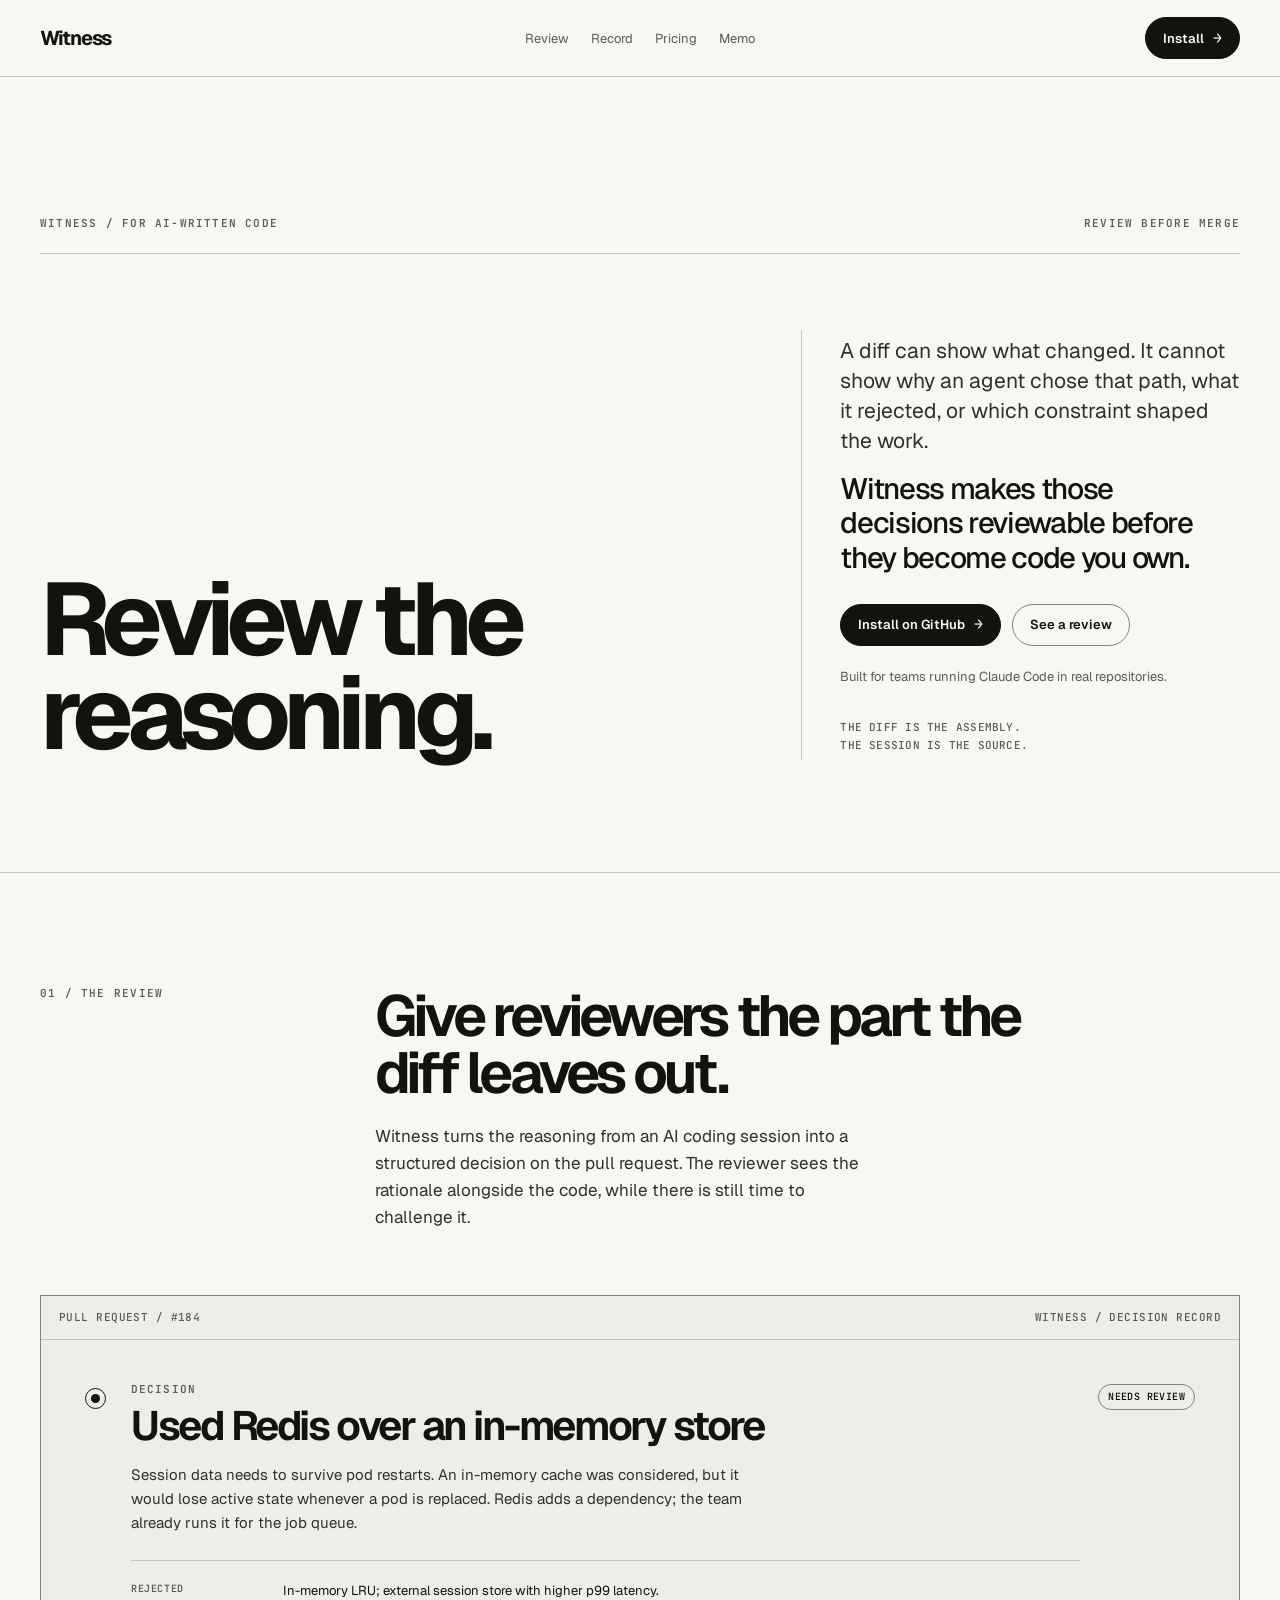
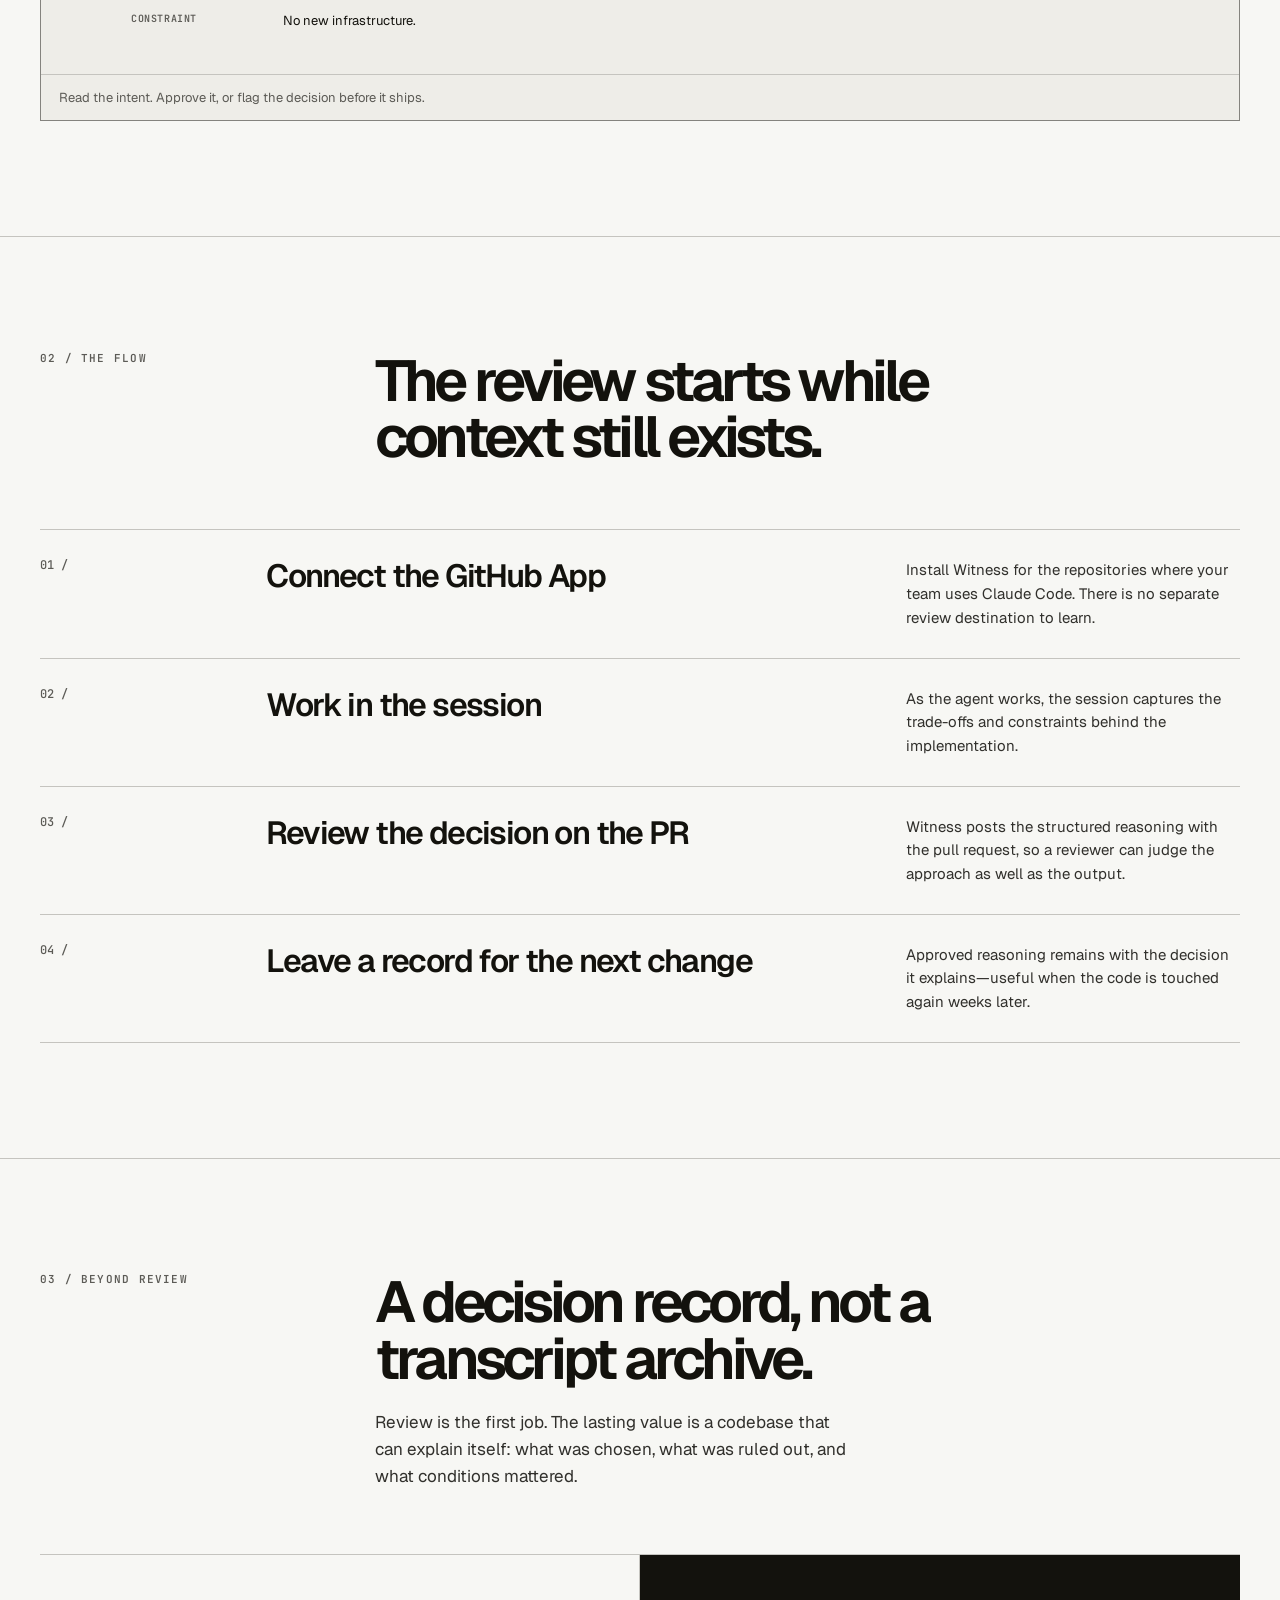
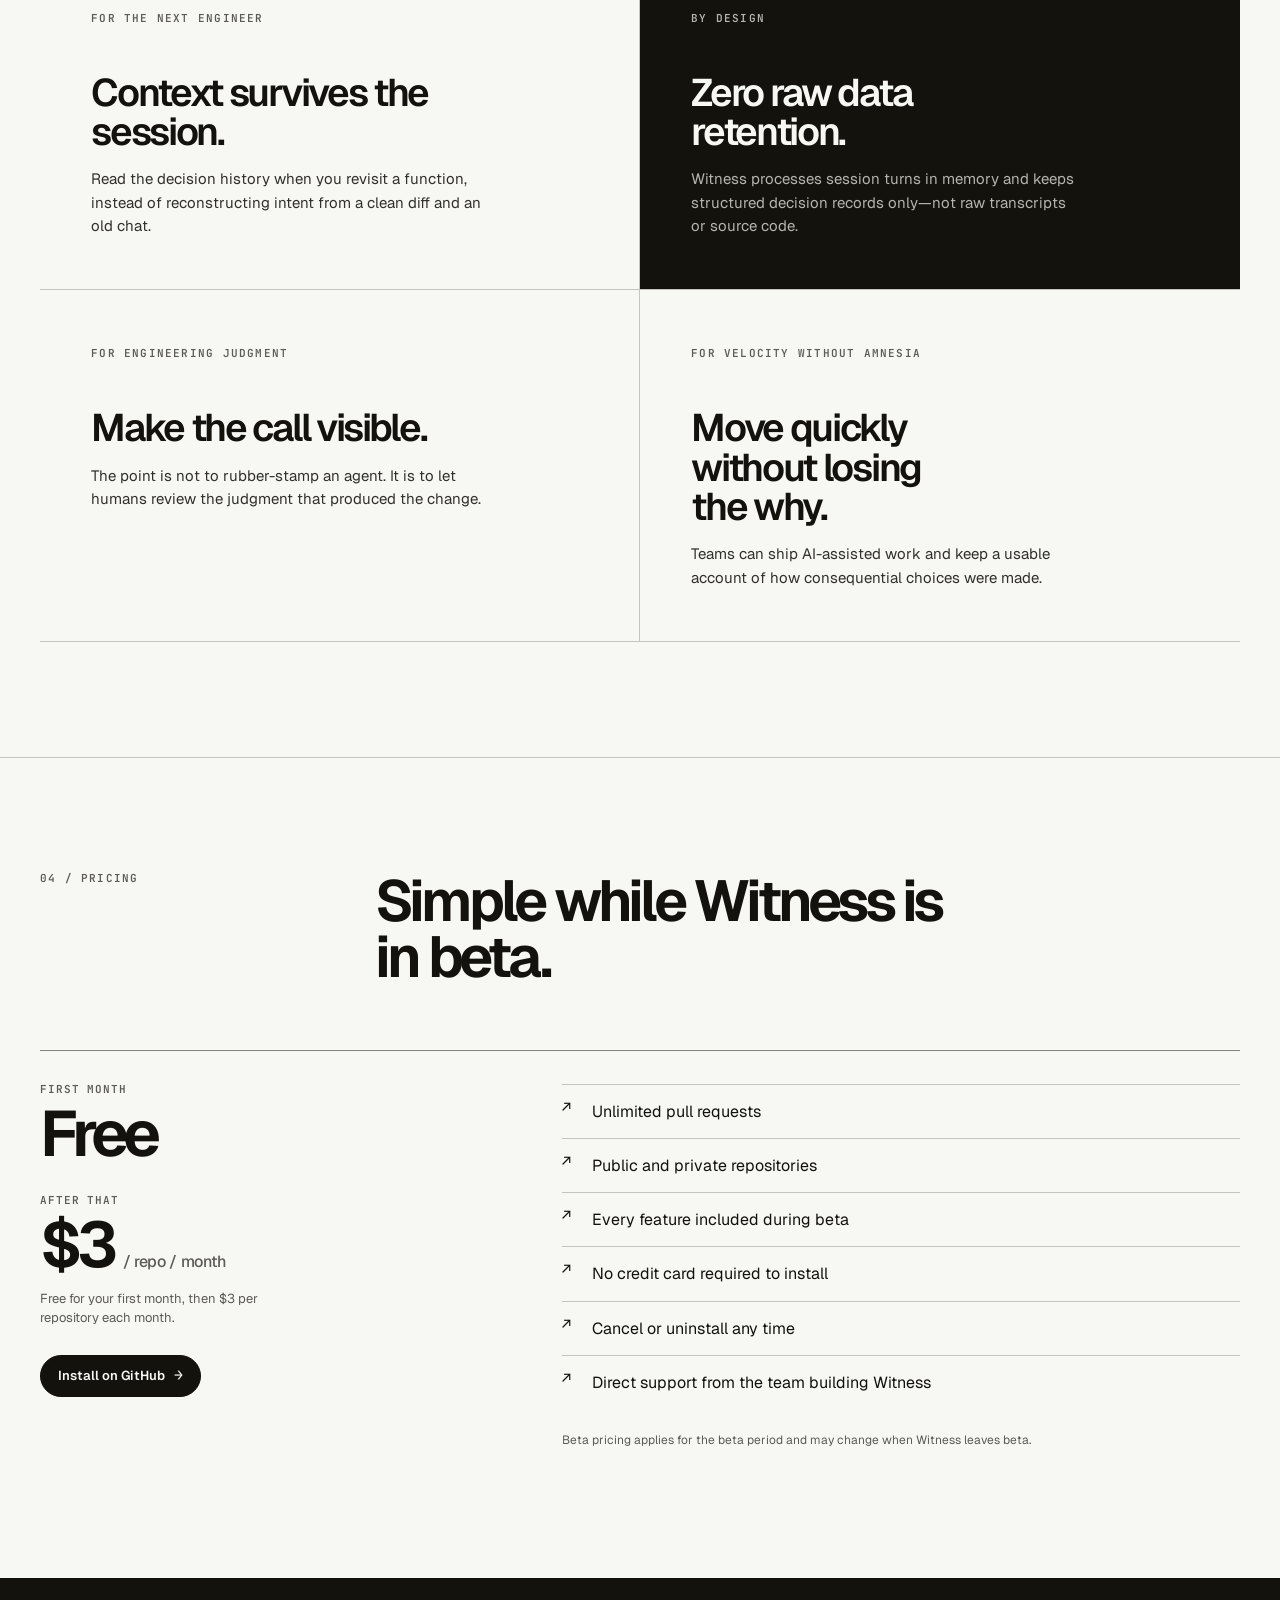
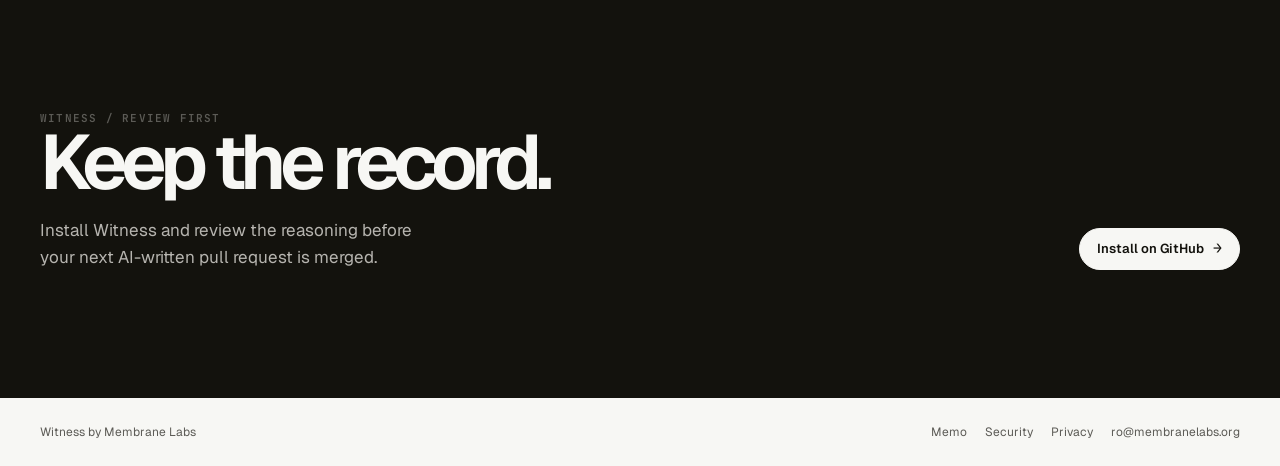
==== commit 19799482: "Redesign Witness homepage around review-first workflow" ====
--- a/index.html
+++ b/index.html
@@ -1,224 +1,116 @@
-<!DOCTYPE html>
+<!doctype html>
 <html lang="en">
 <head>
-<meta charset="utf-8">
-<meta name="viewport" content="width=device-width, initial-scale=1">
-<title>Witness: PR comments that explain the why</title>
-<meta name="description" content="When AI writes your code, the session is where the decisions live. Witness reads it and posts the reasoning as inline PR comments before you merge.">
-<link rel="stylesheet" href="_ds/modernist-412157db-4820-4061-ba51-2b7b09c9d0c9/styles.css">
-<style>
-  body { margin: 0; background: var(--color-bg); text-wrap: pretty; }
-  a { color: var(--color-accent-700); transition: color 0.2s ease; }
-  a:hover { color: var(--color-accent); }
-  .btn, .nav a, .table tbody tr, .table td { transition: background-color 0.2s ease, color 0.2s ease, border-color 0.2s ease; }
-  .reveal { opacity: 0; transform: translateY(20px); transition: opacity 0.6s ease-out, transform 0.6s ease-out; }
-  .reveal.is-visible { opacity: 1; transform: translateY(0); }
-  @media (prefers-reduced-motion: reduce) { .reveal { opacity: 1; transform: none; transition: none; } }
-
-  @media (max-width: 720px) {
-    .hero-grid, .gap-grid, .steps-grid, .pricing-grid { grid-template-columns: minmax(0,1fr) !important; }
-    .hero-grid > *, .steps-grid > .steps-num { min-width: 0 !important; }
-    .steps-grid > .steps-num { font-size: 28px !important; }
-    .feat-row { grid-template-columns: minmax(0,1fr) 44px 44px !important; font-size: 14px !important; }
-  }
-</style>
+  <meta charset="utf-8">
+  <meta name="viewport" content="width=device-width, initial-scale=1">
+  <meta name="description" content="Witness turns AI coding-session reasoning into reviewable pull-request decisions before you merge.">
+  <title>Witness — Review the reasoning, not only the diff</title>
+  <link rel="stylesheet" href="_ds/modernist-412157db-4820-4061-ba51-2b7b09c9d0c9/styles.css">
+  <style>
+    /* Hallmark · pre-emit critique: P5 H5 E4 S5 R5 V4
+     * genre: modern-minimal · macrostructure: Narrative Workflow · theme: Quiet
+     * enrichment: none · nav: N9 Edge-aligned minimal · footer: Ft2 Inline single line
+     */
+    html, body { overflow-x: clip; }
+    body { margin: 0; background: var(--color-bg); color: var(--color-text); text-wrap: pretty; }
+    a { color: inherit; }
+    .shell { width: min(1200px, calc(100% - 40px)); margin-inline: auto; }
+    .eyebrow { font: 600 var(--text-xs)/1 var(--font-mono); letter-spacing: .11em; text-transform: uppercase; color: var(--color-muted); }
+    .rule { height: 1px; margin: 0; border: 0; background: var(--color-rule); }
+    .site-nav { min-height: 76px; display: grid; grid-template-columns: 1fr auto 1fr; align-items: center; gap: 24px; }
+    .wordmark { font: 700 20px/1 var(--font-display); letter-spacing: -.055em; text-decoration: none; }
+    .nav-links { justify-self: center; display: flex; gap: 22px; font-size: 13px; }
+    .nav-links a { text-decoration: none; color: var(--color-muted); }
+    .nav-links a:hover { color: var(--color-text); }
+    .nav-cta { justify-self: end; }
+    .button { display: inline-flex; align-items: center; justify-content: center; gap: 9px; min-height: 42px; padding: 0 17px; border: 1px solid var(--color-text); border-radius: 999px; font: 600 13px/1 var(--font-body); text-decoration: none; transition: transform 180ms var(--ease-out), background 180ms var(--ease-out), color 180ms var(--ease-out); white-space: nowrap; }
+    .button:hover { transform: translateY(-1px); }
+    .button:active { transform: translateY(0); }
+    .button--solid { background: var(--color-text); color: var(--color-bg); }
+    .button--solid:hover { background: var(--color-ink-2); }
+    .button--quiet { border-color: var(--color-rule-strong); color: var(--color-text); }
+    .button--quiet:hover { background: var(--color-surface); }
+    .arrow { font-family: var(--font-mono); font-size: 15px; }
+    .hero { padding: clamp(68px, 11vw, 150px) 0 clamp(56px, 9vw, 112px); }
+    .hero-topline { display: flex; justify-content: space-between; gap: 24px; padding-bottom: 24px; border-bottom: 1px solid var(--color-rule); }
+    .hero-topline span:last-child { text-align: right; }
+    .hero-grid { display: grid; grid-template-columns: minmax(0, 1.2fr) minmax(280px, .8fr); gap: clamp(40px, 8vw, 126px); padding-top: clamp(38px, 6vw, 76px); align-items: end; }
+    h1, h2, h3, p { margin: 0; }
+    h1 { max-width: 10ch; font: 700 clamp(3.4rem, 8vw, 7.5rem)/.92 var(--font-display); letter-spacing: -.075em; overflow-wrap: anywhere; }
+    .hero-copy { max-width: 39ch; font-size: clamp(18px, 1.65vw, 23px); line-height: 1.42; color: var(--color-ink-2); }
+    .hero-actions { display: flex; flex-wrap: wrap; gap: 11px; margin-top: 28px; }
+    .hero-note { margin-top: 22px; font-size: 13px; color: var(--color-muted); }
+    .hero-side { border-left: 1px solid var(--color-rule); padding: 6px 0 6px clamp(22px, 3vw, 44px); }
+    .hero-side p + p { margin-top: 16px; }
+    .hero-side .statement { font: 500 clamp(21px, 2.3vw, 31px)/1.18 var(--font-display); letter-spacing: -.045em; }
+    .hero-side .mono { margin-top: 34px; font: 500 11px/1.6 var(--font-mono); letter-spacing: .02em; color: var(--color-muted); }
+    .section { padding: clamp(60px, 9vw, 118px) 0; }
+    .section-head { display: grid; grid-template-columns: minmax(140px, .35fr) minmax(0, 1fr); gap: 32px; margin-bottom: clamp(36px, 5vw, 64px); }
+    .section-title { max-width: 18ch; font: 650 clamp(2.2rem, 4.5vw, 4.6rem)/.98 var(--font-display); letter-spacing: -.065em; overflow-wrap: anywhere; }
+    .section-intro { max-width: 44ch; font-size: 17px; line-height: 1.58; color: var(--color-ink-2); }
+    .review-board { background: var(--color-surface); border: 1px solid var(--color-rule-strong); }
+    .review-board__meta { display: flex; justify-content: space-between; gap: 20px; padding: 14px 18px; border-bottom: 1px solid var(--color-rule); color: var(--color-muted); font: 500 11px/1.4 var(--font-mono); letter-spacing: .04em; text-transform: uppercase; }
+    .decision { display: grid; grid-template-columns: 28px minmax(0, 1fr) auto; gap: 18px; padding: clamp(24px, 4vw, 44px); }
+    .decision-mark { width: 21px; height: 21px; margin-top: 4px; border: 1px solid var(--color-text); border-radius: 50%; position: relative; }
+    .decision-mark::after { content: ''; position: absolute; inset: 5px; background: var(--color-text); border-radius: 50%; }
+    .decision-label { font: 600 11px/1 var(--font-mono); letter-spacing: .1em; text-transform: uppercase; color: var(--color-muted); }
+    .decision h3 { margin-top: 10px; font: 650 clamp(25px, 3.2vw, 41px)/1.03 var(--font-display); letter-spacing: -.06em; }
+    .decision p { max-width: 62ch; margin-top: 16px; font-size: 15px; line-height: 1.6; color: var(--color-ink-2); }
+    .decision-points { display: grid; gap: 10px; margin-top: 25px; padding-top: 20px; border-top: 1px solid var(--color-rule); }
+    .decision-point { display: grid; grid-template-columns: 138px minmax(0, 1fr); gap: 14px; font-size: 13px; line-height: 1.5; }
+    .decision-point strong { font: 600 10px/1.5 var(--font-mono); letter-spacing: .06em; text-transform: uppercase; color: var(--color-muted); }
+    .decision-status { align-self: start; padding: 7px 9px; border: 1px solid var(--color-rule-strong); border-radius: 999px; font: 600 10px/1 var(--font-mono); letter-spacing: .04em; text-transform: uppercase; white-space: nowrap; }
+    .review-board__footer { padding: 14px 18px; border-top: 1px solid var(--color-rule); font-size: 13px; color: var(--color-muted); }
+    .workflow { counter-reset: stage; }
+    .workflow-row { display: grid; grid-template-columns: minmax(130px, .32fr) minmax(0, 1fr) minmax(210px, .55fr); gap: 32px; padding: 28px 0; border-top: 1px solid var(--color-rule); align-items: start; }
+    .workflow-row:last-child { border-bottom: 1px solid var(--color-rule); }
+    .workflow-number { font: 500 12px/1.3 var(--font-mono); color: var(--color-muted); }
+    .workflow-number::before { counter-increment: stage; content: '0' counter(stage) ' /'; }
+    .workflow h3 { font: 600 clamp(22px, 2.5vw, 32px)/1.1 var(--font-display); letter-spacing: -.05em; }
+    .workflow p { font-size: 15px; line-height: 1.58; color: var(--color-ink-2); }
+    .record-grid { display: grid; grid-template-columns: minmax(0, 1fr) minmax(0, 1fr); border-top: 1px solid var(--color-rule); }
+    .record-card { min-height: 250px; padding: clamp(26px, 4vw, 54px); border-bottom: 1px solid var(--color-rule); }
+    .record-card:nth-child(odd) { border-right: 1px solid var(--color-rule); }
+    .record-card h3 { margin-top: 46px; max-width: 13ch; font: 600 clamp(25px, 3vw, 40px)/1.02 var(--font-display); letter-spacing: -.06em; }
+    .record-card p { max-width: 39ch; margin-top: 16px; font-size: 15px; line-height: 1.58; color: var(--color-ink-2); }
+    .record-card--dark { background: var(--color-text); color: var(--color-bg); }
+    .record-card--dark .eyebrow, .record-card--dark p { color: var(--color-paper-3); }
+    .record-card--dark h3 { max-width: 14ch; }
+    .pricing { padding-bottom: clamp(68px, 10vw, 132px); }
+    .pricing-grid { display: grid; grid-template-columns: minmax(260px, .75fr) minmax(0, 1.25fr); gap: clamp(42px, 9vw, 140px); padding-top: 33px; border-top: 1px solid var(--color-rule-strong); }
+    .price-label { font: 600 11px/1 var(--font-mono); text-transform: uppercase; letter-spacing: .08em; color: var(--color-muted); }
+    .price { margin-top: 10px; font: 650 clamp(3rem, 5vw, 5rem)/.92 var(--font-display); letter-spacing: -.08em; }
+    .price small { font: 500 16px/1 var(--font-body); letter-spacing: -.02em; color: var(--color-muted); }
+    .price-secondary { margin-top: 31px; }
+    .pricing-copy { margin: 14px 0 27px; max-width: 28ch; color: var(--color-muted); font-size: 13px; line-height: 1.5; }
+    .benefits { display: grid; gap: 0; }
+    .benefit { display: grid; grid-template-columns: 18px minmax(0, 1fr); gap: 12px; padding: 15px 0; border-top: 1px solid var(--color-rule); font-size: 16px; line-height: 1.45; }
+    .benefit::before { content: '↗'; font: 500 15px/1 var(--font-mono); }
+    .beta-note { margin-top: 22px; max-width: 59ch; font-size: 12px; line-height: 1.55; color: var(--color-muted); }
+    .closing { background: var(--color-text); color: var(--color-bg); }
+    .closing-inner { display: grid; grid-template-columns: minmax(0, 1fr) auto; gap: 40px; padding: clamp(62px, 10vw, 130px) 0; align-items: end; }
+    .closing h2 { max-width: 10ch; font: 650 clamp(3rem, 6vw, 6.8rem)/.92 var(--font-display); letter-spacing: -.08em; }
+    .closing p { max-width: 37ch; margin-top: 20px; font-size: 17px; line-height: 1.55; color: var(--color-paper-3); }
+    .closing .button { border-color: var(--color-bg); color: var(--color-text); background: var(--color-bg); }
+    .closing .button:hover { background: var(--color-paper-2); }
+    .footer { display: flex; justify-content: space-between; gap: 24px; padding: 26px 0; font-size: 12px; color: var(--color-muted); }
+    .footer-links { display: flex; flex-wrap: wrap; gap: 18px; }
+    .footer a { text-decoration: none; }
+    .footer a:hover { color: var(--color-text); }
+    @media (max-width: 760px) { .site-nav { grid-template-columns: 1fr auto; padding: 18px 0; } .nav-links { display: none; } .hero { padding-top: 50px; } .hero-grid, .section-head, .pricing-grid, .closing-inner { grid-template-columns: minmax(0, 1fr); } .hero-side { border-left: 0; border-top: 1px solid var(--color-rule); padding: 26px 0 0; } .section-head { gap: 18px; } .workflow-row { grid-template-columns: 74px minmax(0, 1fr); gap: 16px; } .workflow p { grid-column: 2; } .record-grid { grid-template-columns: minmax(0, 1fr); } .record-card:nth-child(odd) { border-right: 0; } .decision { grid-template-columns: 20px minmax(0, 1fr); gap: 12px; } .decision-status { grid-column: 2; justify-self: start; } .decision-point { grid-template-columns: minmax(0, 1fr); gap: 5px; } .closing-inner { gap: 28px; } .footer { flex-direction: column; } }
+    @media (prefers-reduced-motion: reduce) { *, *::before, *::after { scroll-behavior: auto !important; transition-duration: .01ms !important; } }
+  </style>
 </head>
 <body>
-
-<nav class="nav" style="padding-inline:clamp(20px,5vw,72px)">
-  <a href="index.html" class="nav-brand" style="text-decoration:none;color:inherit">Witness</a>
-  <div class="nav-links">
-    <a href="memo.html" style="color:inherit;text-decoration:none">Memo</a>
-    <a href="security.html" style="color:inherit;text-decoration:none">Security</a>
-    <a href="privacy.html" style="color:inherit;text-decoration:none">Privacy</a>
-    <a href="#pricing" style="color:inherit;text-decoration:none">Pricing</a>
-  </div>
-  <a href="https://github.com/apps/membranelabs-witness/installations/new" class="btn btn-primary" style="text-decoration:none;margin-left:var(--space-2);color:#fff" style-hover="color:#0f3d3d">Install on GitHub<svg width="14" height="14" viewBox="0 0 24 24" fill="none" stroke="currentColor" stroke-width="2" stroke-linecap="round" stroke-linejoin="round"><path d="M5 12h14"></path><path d="m12 5 7 7-7 7"></path></svg></a>
-</nav>
-
-<div style="max-width:1200px;margin:0 auto;padding-inline:clamp(20px,5vw,72px)">
-
-  <section class="hero-grid" style="padding:clamp(48px,8vw,88px) 0 clamp(40px,6.5vw,72px);display:grid;grid-template-columns:minmax(0,1.15fr) minmax(280px,1fr);gap:clamp(40px,6vw,80px);align-items:start;position:relative">
-    <div style="position:absolute;inset:0 0 auto 0;height:1px;background-image:repeating-linear-gradient(to right, var(--color-divider) 0 1px, transparent 1px 120px);opacity:0.5;pointer-events:none"></div>
-    <div class="reveal">
-      <h1 style="font-family:var(--font-heading);font-weight:var(--font-heading-weight);font-size:clamp(38px,6vw,76px);line-height:1.04;letter-spacing:-0.02em;margin:0;max-width:16ch">
-        <span style="display:block">The diff shows what.</span>
-        <span style="display:block">Witness shows <span style="color:var(--color-accent)">why</span>.</span>
-      </h1>
-      <p style="font-size:17px;line-height:1.65;max-width:52ch;margin:var(--space-6) 0 0;color:color-mix(in srgb, var(--color-text) 82%, transparent)">When AI writes your code, the session is where the decisions live. Witness reads it and posts the reasoning as inline PR comments before you merge.</p>
-      <div style="display:flex;gap:var(--space-3);flex-wrap:wrap;margin-top:var(--space-6)">
-        <a href="https://github.com/apps/membranelabs-witness/installations/new" class="btn btn-primary" style="text-decoration:none;color:#fff" style-hover="color:#0f3d3d">Install on GitHub<svg width="14" height="14" viewBox="0 0 24 24" fill="none" stroke="currentColor" stroke-width="2" stroke-linecap="round" stroke-linejoin="round"><path d="M5 12h14"></path><path d="m12 5 7 7-7 7"></path></svg></a>
-        <a href="#comment" class="btn btn-ghost" style="text-decoration:none">See what it posts</a>
-      </div>
-    </div>
-    <div class="reveal" style="border:2px solid var(--color-divider);background:var(--color-surface);font-family:ui-monospace,'SF Mono',Menlo,monospace;transition-delay:0.1s">
-      <div style="display:flex;align-items:center;gap:var(--space-2);padding:var(--space-2) var(--space-3);border-bottom:2px solid var(--color-divider);font-size:12px;color:color-mix(in srgb, var(--color-text) 60%, transparent)">
-        <span style="width:8px;height:8px;background:var(--color-accent);flex:none"></span>
-        <span>session-cache.ts</span>
-      </div>
-      <div style="padding:var(--space-4) var(--space-3);font-size:12.5px;line-height:1.9">
-        <div style="opacity:0.4;text-decoration:line-through"><span style="color:color-mix(in srgb, var(--color-text) 55%, transparent);margin-right:var(--space-2)">&minus;</span>const cache = new InMemoryLRU()</div>
-        <div><span style="color:var(--color-accent);margin-right:var(--space-2)">+</span>const cache = new Redis(REDIS_URL)</div>
-      </div>
-      <div style="padding:var(--space-3);border-top:2px solid var(--color-divider);font-family:var(--font-body)">
-        <div style="display:flex;align-items:baseline;gap:var(--space-2);margin-bottom:var(--space-2)">
-          <span style="width:8px;height:8px;background:var(--color-accent);flex:none"></span>
-          <strong style="font-size:13px">witness</strong>
-          <span style="font-size:12px;color:color-mix(in srgb, var(--color-text) 55%, transparent)">commented &middot; just now</span>
-        </div>
-        <p style="font-size:13px;font-weight:600;margin:0 0 4px">Used Redis over in-memory store</p>
-        <p style="font-size:12.5px;line-height:1.55;margin:0;color:color-mix(in srgb, var(--color-text) 70%, transparent)">Session data needs to survive pod restarts. In-memory LRU was rejected&hellip;</p>
-      </div>
-    </div>
-  </section>
-
-  <hr class="hr" style="margin:0">
-
-  <section class="reveal" style="padding:clamp(40px,6.5vw,72px) 0">
-    <span style="display:block;font-size:12px;letter-spacing:0.08em;text-transform:uppercase;color:var(--color-accent-700);font-weight:600;margin-bottom:var(--space-6)">The gap</span>
-    <div class="gap-grid" style="display:grid;grid-template-columns:minmax(0,1fr) minmax(0,1fr);gap:clamp(32px,6vw,88px)">
-      <div>
-        <p style="font-size:17px;line-height:1.65;margin:0 0 var(--space-6);color:color-mix(in srgb, var(--color-text) 82%, transparent)">A teammate couldn't explain a function Claude had written two days earlier.</p>
-        <p style="font-family:var(--font-heading);font-weight:600;font-size:22px;line-height:1.4;letter-spacing:-0.01em;margin:0">&ldquo;I think it's caching something,&rdquo; he said.</p>
-      </div>
-      <div>
-        <p style="font-size:17px;line-height:1.65;margin:0 0 var(--space-6);color:color-mix(in srgb, var(--color-text) 82%, transparent)">The code worked. The diff was clean. But the reasoning was gone. The trade-offs considered, the alternatives rejected, the constraint that shaped the whole approach. It closed with the session.</p>
-        <p style="font-size:17px;line-height:1.65;margin:0;color:color-mix(in srgb, var(--color-text) 82%, transparent)">That gap is what we built Witness for.</p>
-      </div>
-    </div>
-  </section>
-
-  <hr class="hr" style="margin:0">
-
-  <section class="reveal" style="padding:clamp(40px,6.5vw,72px) 0">
-    <span style="display:block;font-size:12px;letter-spacing:0.08em;text-transform:uppercase;color:var(--color-accent-700);font-weight:600;margin-bottom:var(--space-6)">What you get</span>
-    <div style="max-width:720px;border-top:2px solid var(--color-divider)">
-      <div class="feat-row" style="display:grid;grid-template-columns:minmax(0,1fr) 90px 90px;padding:var(--space-4) 0;font-size:11px;letter-spacing:0.08em;text-transform:uppercase;color:color-mix(in srgb, var(--color-text) 55%, transparent)">
-        <span></span><span>Diff</span><span>Witness</span>
-      </div>
-      <div style="border-top:2px solid var(--color-divider)"></div>
-      <div class="feat-row" style="display:grid;grid-template-columns:minmax(0,1fr) 90px 90px;padding:var(--space-4) 0;align-items:center;font-size:16px;border-bottom:1px solid var(--color-divider)"><span>What changed</span><span style="width:11px;height:11px;background:color-mix(in srgb, var(--color-text) 35%, transparent)"></span><span style="width:11px;height:11px;background:var(--color-accent)"></span></div>
-      <div class="feat-row" style="display:grid;grid-template-columns:minmax(0,1fr) 90px 90px;padding:var(--space-4) 0;align-items:center;font-size:16px;border-bottom:1px solid var(--color-divider)"><span>Why this approach</span><span style="width:11px;height:11px;border:1px solid color-mix(in srgb, var(--color-text) 35%, transparent)"></span><span style="width:11px;height:11px;background:var(--color-accent)"></span></div>
-      <div class="feat-row" style="display:grid;grid-template-columns:minmax(0,1fr) 90px 90px;padding:var(--space-4) 0;align-items:center;font-size:16px;border-bottom:1px solid var(--color-divider)"><span>What was rejected</span><span style="width:11px;height:11px;border:1px solid color-mix(in srgb, var(--color-text) 35%, transparent)"></span><span style="width:11px;height:11px;background:var(--color-accent)"></span></div>
-      <div class="feat-row" style="display:grid;grid-template-columns:minmax(0,1fr) 90px 90px;padding:var(--space-4) 0;align-items:center;font-size:16px;border-bottom:1px solid var(--color-divider)"><span>Constraints respected</span><span style="width:11px;height:11px;border:1px solid color-mix(in srgb, var(--color-text) 35%, transparent)"></span><span style="width:11px;height:11px;background:var(--color-accent)"></span></div>
-      <div class="feat-row" style="display:grid;grid-template-columns:minmax(0,1fr) 90px 90px;padding:var(--space-4) 0;align-items:center;font-size:16px;border-bottom:2px solid var(--color-divider)"><span>Context for the next change</span><span style="width:11px;height:11px;border:1px solid color-mix(in srgb, var(--color-text) 35%, transparent)"></span><span style="width:11px;height:11px;background:var(--color-accent)"></span></div>
-    </div>
-  </section>
-
-  <hr class="hr" style="margin:0">
-
-  <section class="reveal" style="padding:clamp(40px,6.5vw,72px) 0">
-    <span style="display:block;font-size:12px;letter-spacing:0.08em;text-transform:uppercase;color:var(--color-accent-700);font-weight:600;margin-bottom:var(--space-8)">Three steps</span>
-    <div class="steps-grid" style="display:grid;grid-template-columns:minmax(70px,110px) minmax(0,1fr);gap:var(--space-8) clamp(32px,4vw,72px);align-items:start">
-      <p class="steps-num" style="font-family:var(--font-heading);font-weight:var(--font-heading-weight);font-size:clamp(40px,5vw,64px);line-height:1;margin:0;color:color-mix(in srgb, var(--color-text) 14%, transparent)">01</p>
-      <div>
-        <h3 style="font-family:var(--font-heading);font-weight:var(--font-heading-weight);font-size:24px;letter-spacing:-0.01em;margin:0 0 var(--space-2)">Install the GitHub App</h3>
-        <p style="font-size:15.5px;line-height:1.65;margin:0;max-width:52ch;color:color-mix(in srgb, var(--color-text) 78%, transparent)">Connect Witness to your repo. No config required.</p>
-      </div>
-      <div style="grid-column:1 / -1;border-top:2px solid var(--color-divider);margin:var(--space-4) 0"></div>
-      <p class="steps-num" style="font-family:var(--font-heading);font-weight:var(--font-heading-weight);font-size:clamp(40px,5vw,64px);line-height:1;margin:0;color:color-mix(in srgb, var(--color-text) 14%, transparent)">02</p>
-      <div>
-        <h3 style="font-family:var(--font-heading);font-weight:var(--font-heading-weight);font-size:24px;letter-spacing:-0.01em;margin:0 0 var(--space-2)">Witness opens the PR</h3>
-        <p style="font-size:15.5px;line-height:1.65;margin:0;max-width:52ch;color:color-mix(in srgb, var(--color-text) 78%, transparent)">Claude Code hooks trigger Witness to open the pull request that needs to be merged into main.</p>
-      </div>
-      <div style="grid-column:1 / -1;border-top:2px solid var(--color-divider);margin:var(--space-4) 0"></div>
-      <p class="steps-num" style="font-family:var(--font-heading);font-weight:var(--font-heading-weight);font-size:clamp(40px,5vw,64px);line-height:1;margin:0;color:color-mix(in srgb, var(--color-text) 14%, transparent)">03</p>
-      <div>
-        <h3 style="font-family:var(--font-heading);font-weight:var(--font-heading-weight);font-size:24px;letter-spacing:-0.01em;margin:0 0 var(--space-2)">Approve and merge</h3>
-        <p style="font-size:15.5px;line-height:1.65;margin:0;max-width:52ch;color:color-mix(in srgb, var(--color-text) 78%, transparent)">Review the inline decision comments, then approve or flag each one.</p>
-      </div>
-    </div>
-  </section>
-
-  <hr class="hr" style="margin:0" id="comment">
-
-  <section class="reveal" style="padding:clamp(40px,6.5vw,72px) 0">
-    <span style="display:block;font-size:12px;letter-spacing:0.08em;text-transform:uppercase;color:var(--color-accent-700);font-weight:600;margin-bottom:var(--space-6)">The comment</span>
-    <p style="font-size:17px;line-height:1.65;margin:0 0 var(--space-8);color:color-mix(in srgb, var(--color-text) 82%, transparent)">A Witness comment on your PR looks like this:</p>
-    <div class="elev-md" style="max-width:620px;background:var(--color-surface);border:2px solid var(--color-divider)">
-      <div style="display:flex;align-items:baseline;gap:var(--space-2);padding:var(--space-4) var(--space-6);border-bottom:2px solid var(--color-divider)">
-        <span style="width:9px;height:9px;background:var(--color-accent);flex:none"></span>
-        <strong style="font-family:var(--font-heading);font-size:14px">witness</strong>
-        <span style="font-size:13px;color:color-mix(in srgb, var(--color-text) 55%, transparent)">commented on this pull request</span>
-      </div>
-      <div style="padding:var(--space-6)">
-        <div class="card-kicker" style="font-size:11px">Decision</div>
-        <div class="card-title" style="font-size:20px;margin-top:4px">Used Redis over in-memory store</div>
-        <p style="font-size:14.5px;line-height:1.6;margin:var(--space-2) 0 0;color:color-mix(in srgb, var(--color-text) 82%, transparent)">Agent considered in-memory caching but rejected it: session data needs to survive pod restarts. Redis adds a dependency but the team already runs it for the job queue.</p>
-        <p style="margin:var(--space-4) 0 0;font-size:13px;color:color-mix(in srgb, var(--color-text) 65%, transparent)"><strong style="color:var(--color-text)">Alternatives rejected:</strong> in-memory LRU, external session store (too slow at p99)</p>
-        <p style="margin:var(--space-1) 0 0;font-size:13px;color:color-mix(in srgb, var(--color-text) 65%, transparent)"><strong style="color:var(--color-text)">Constraint respected:</strong> no new infrastructure</p>
-      </div>
-      <div style="display:flex;gap:var(--space-3);padding:var(--space-3) var(--space-6);border-top:2px solid var(--color-divider)">
-        <button type="button" class="btn btn-ghost" style="font-size:13px;padding:var(--space-1) var(--space-3)">👍 Approve</button>
-        <button type="button" class="btn btn-ghost" style="font-size:13px;padding:var(--space-1) var(--space-3)">🚩 Flag</button>
-      </div>
-    </div>
-  </section>
-
-  <hr class="hr" style="margin:0">
-
-  <section id="pricing" class="reveal" style="padding:clamp(40px,6.5vw,72px) 0">
-    <span style="display:block;font-size:12px;letter-spacing:0.08em;text-transform:uppercase;color:var(--color-accent-700);font-weight:600;margin-bottom:var(--space-6)">Pricing</span>
-    <h2 style="font-family:var(--font-heading);font-weight:var(--font-heading-weight);font-size:clamp(26px,3.2vw,38px);letter-spacing:-0.015em;margin:0 0 var(--space-8);max-width:20ch">Simple, while we're in the live beta.</h2>
-    <div class="pricing-grid" style="display:grid;grid-template-columns:minmax(220px,320px) minmax(0,1fr);gap:clamp(40px,6vw,80px);border-top:2px solid var(--color-divider);padding-top:var(--space-8)">
-      <div>
-        <p style="font-size:13px;letter-spacing:0.06em;text-transform:uppercase;color:color-mix(in srgb, var(--color-text) 60%, transparent);margin:0 0 var(--space-2)">First month</p>
-        <p style="font-family:var(--font-heading);font-weight:var(--font-heading-weight);font-size:clamp(36px,4vw,48px);color:var(--color-accent);margin:0 0 var(--space-6);line-height:1">Free</p>
-        <p style="font-size:13px;letter-spacing:0.06em;text-transform:uppercase;color:color-mix(in srgb, var(--color-text) 60%, transparent);margin:0 0 var(--space-2)">After that</p>
-        <p style="font-family:var(--font-heading);font-weight:var(--font-heading-weight);font-size:clamp(36px,4vw,48px);margin:0;line-height:1">$3<span style="font-size:16px;font-weight:600;color:color-mix(in srgb, var(--color-text) 60%, transparent)">/repo/mo</span></p>
-        <p style="font-size:13px;margin:var(--space-2) 0 var(--space-6);color:color-mix(in srgb, var(--color-text) 60%, transparent)">Free for your first month, then $3/repo/mo</p>
-        <a href="https://github.com/apps/membranelabs-witness/installations/new" class="btn btn-primary" style="text-decoration:none;color:#fff" style-hover="color:#0f3d3d">Install on GitHub<svg width="14" height="14" viewBox="0 0 24 24" fill="none" stroke="currentColor" stroke-width="2" stroke-linecap="round" stroke-linejoin="round"><path d="M5 12h14"></path><path d="m12 5 7 7-7 7"></path></svg></a>
-      </div>
-      <div>
-        <div style="display:grid;gap:var(--space-6)">
-          <div style="display:flex;gap:var(--space-3)"><span style="width:9px;height:9px;background:var(--color-accent);flex:none;margin-top:6px"></span><p style="margin:0;font-size:16px;line-height:1.5">Unlimited pull requests</p></div>
-          <div style="display:flex;gap:var(--space-3)"><span style="width:9px;height:9px;background:var(--color-accent);flex:none;margin-top:6px"></span><p style="margin:0;font-size:16px;line-height:1.5">Public and private repositories</p></div>
-          <div style="display:flex;gap:var(--space-3)"><span style="width:9px;height:9px;background:var(--color-accent);flex:none;margin-top:6px"></span><p style="margin:0;font-size:16px;line-height:1.5">Every feature included, no separate tiers during beta</p></div>
-          <div style="display:flex;gap:var(--space-3)"><span style="width:9px;height:9px;background:var(--color-accent);flex:none;margin-top:6px"></span><p style="margin:0;font-size:16px;line-height:1.5">No credit card required to install</p></div>
-          <div style="display:flex;gap:var(--space-3)"><span style="width:9px;height:9px;background:var(--color-accent);flex:none;margin-top:6px"></span><p style="margin:0;font-size:16px;line-height:1.5">Cancel or uninstall anytime, no lock-in</p></div>
-          <div style="display:flex;gap:var(--space-3)"><span style="width:9px;height:9px;background:var(--color-accent);flex:none;margin-top:6px"></span><p style="margin:0;font-size:16px;line-height:1.5">Direct email support from the team building it</p></div>
-        </div>
-        <p style="font-size:13px;line-height:1.6;margin:var(--space-6) 0 0;color:color-mix(in srgb, var(--color-text) 60%, transparent);max-width:52ch"><strong style="color:color-mix(in srgb, var(--color-text) 80%, transparent)">Beta disclaimer:</strong> pricing above applies during the beta period. Once Witness leaves beta, pricing may change.</p>
-      </div>
-    </div>
-  </section>
-
-</div>
-
-<section class="reveal" style="background:var(--color-accent);color:var(--color-bg);position:relative;overflow:hidden">
-  <div style="position:absolute;top:0;right:0;width:min(50vw,560px);height:100%;background-image:repeating-linear-gradient(135deg, color-mix(in srgb, var(--color-bg) 14%, transparent) 0 2px, transparent 2px 34px);pointer-events:none"></div>
-  <div style="max-width:1200px;margin:0 auto;padding:clamp(56px,9vw,96px) clamp(20px,5vw,72px);position:relative">
-    <h3 style="font-family:var(--font-heading);font-weight:var(--font-heading-weight);font-size:clamp(32px,4.2vw,52px);letter-spacing:-0.015em;margin:0">Start reviewing intent.</h3>
-    <p style="font-size:17px;line-height:1.6;max-width:52ch;margin:var(--space-4) 0 0;opacity:0.92">Install takes 60 seconds. Works with any repo where you run Claude Code.</p>
-    <div style="display:flex;gap:var(--space-3);flex-wrap:wrap;margin-top:var(--space-6)">
-      <a href="https://github.com/apps/membranelabs-witness/installations/new" class="btn btn-ghost" style="text-decoration:none;color:var(--color-bg);border-color:var(--color-bg)" style-hover="color:#0f3d3d;border-color:#0f3d3d">Install on GitHub<svg width="14" height="14" viewBox="0 0 24 24" fill="none" stroke="currentColor" stroke-width="2" stroke-linecap="round" stroke-linejoin="round"><path d="M5 12h14"></path><path d="m12 5 7 7-7 7"></path></svg></a>
-    </div>
-    <p style="font-size:14px;margin:var(--space-6) 0 0;opacity:0.85">Questions: <a href="mailto:ro@membranelabs.org" style="color:var(--color-bg);text-decoration:underline">ro@membranelabs.org</a></p>
-  </div>
-</section>
-
-<footer style="max-width:1200px;margin:0 auto;padding:var(--space-8) clamp(20px,5vw,72px);display:flex;flex-wrap:wrap;gap:var(--space-4);justify-content:space-between;border-top:2px solid var(--color-divider);font-size:13px;color:color-mix(in srgb, var(--color-text) 70%, transparent)">
-  <span>Witness by Membrane Labs</span>
-  <div style="display:flex;gap:var(--space-4);flex-wrap:wrap">
-    <a href="memo.html" style="color:inherit;text-decoration:none">Memo</a>
-    <a href="security.html" style="color:inherit;text-decoration:none">Security</a>
-    <a href="privacy.html" style="color:inherit;text-decoration:none">Privacy</a>
-    <a href="mailto:ro@membranelabs.org" style="color:inherit;text-decoration:none">ro@membranelabs.org</a>
-  </div>
-</footer>
-
-<script>
-  var els = document.querySelectorAll('.reveal');
-  if (!('IntersectionObserver' in window)) {
-    els.forEach(function (el) { el.classList.add('is-visible'); });
-  } else {
-    var io = new IntersectionObserver(function (entries) {
-      entries.forEach(function (entry) {
-        if (entry.isIntersecting) { entry.target.classList.add('is-visible'); io.unobserve(entry.target); }
-      });
-    }, { threshold: 0.12 });
-    els.forEach(function (el) { io.observe(el); });
-  }
-</script>
+  <div class="shell"><nav class="site-nav" aria-label="Primary navigation"><a class="wordmark" href="index.html">Witness</a><div class="nav-links"><a href="#review">Review</a><a href="#record">Record</a><a href="#pricing">Pricing</a><a href="memo.html">Memo</a></div><a class="button button--solid nav-cta" href="https://github.com/apps/membranelabs-witness/installations/new">Install <span class="arrow">→</span></a></nav></div><hr class="rule">
+  <main>
+    <section class="shell hero"><div class="hero-topline eyebrow"><span>Witness / for AI-written code</span><span>Review before merge</span></div><div class="hero-grid"><div><h1>Review the reasoning.</h1></div><div class="hero-side"><p class="hero-copy">A diff can show what changed. It cannot show why an agent chose that path, what it rejected, or which constraint shaped the work.</p><p class="statement">Witness makes those decisions reviewable before they become code you own.</p><div class="hero-actions"><a class="button button--solid" href="https://github.com/apps/membranelabs-witness/installations/new">Install on GitHub <span class="arrow">→</span></a><a class="button button--quiet" href="#review">See a review</a></div><p class="hero-note">Built for teams running Claude Code in real repositories.</p><p class="mono">THE DIFF IS THE ASSEMBLY.<br>THE SESSION IS THE SOURCE.</p></div></div></section><hr class="rule">
+    <section id="review" class="shell section"><div class="section-head"><span class="eyebrow">01 / The review</span><div><h2 class="section-title">Give reviewers the part the diff leaves out.</h2><p class="section-intro" style="margin-top:22px">Witness turns the reasoning from an AI coding session into a structured decision on the pull request. The reviewer sees the rationale alongside the code, while there is still time to challenge it.</p></div></div><article class="review-board" aria-label="Example Witness pull request decision"><div class="review-board__meta"><span>pull request / #184</span><span>witness / decision record</span></div><div class="decision"><span class="decision-mark" aria-hidden="true"></span><div><div class="decision-label">Decision</div><h3>Used Redis over an in-memory store</h3><p>Session data needs to survive pod restarts. An in-memory cache was considered, but it would lose active state whenever a pod is replaced. Redis adds a dependency; the team already runs it for the job queue.</p><div class="decision-points"><div class="decision-point"><strong>Rejected</strong><span>In-memory LRU; external session store with higher p99 latency.</span></div><div class="decision-point"><strong>Constraint</strong><span>No new infrastructure.</span></div></div></div><span class="decision-status">Needs review</span></div><div class="review-board__footer">Read the intent. Approve it, or flag the decision before it ships.</div></article></section><hr class="rule">
+    <section class="shell section"><div class="section-head"><span class="eyebrow">02 / The flow</span><div><h2 class="section-title">The review starts while context still exists.</h2></div></div><div class="workflow"><div class="workflow-row"><span class="workflow-number"></span><div><h3>Connect the GitHub App</h3></div><p>Install Witness for the repositories where your team uses Claude Code. There is no separate review destination to learn.</p></div><div class="workflow-row"><span class="workflow-number"></span><div><h3>Work in the session</h3></div><p>As the agent works, the session captures the trade-offs and constraints behind the implementation.</p></div><div class="workflow-row"><span class="workflow-number"></span><div><h3>Review the decision on the PR</h3></div><p>Witness posts the structured reasoning with the pull request, so a reviewer can judge the approach as well as the output.</p></div><div class="workflow-row"><span class="workflow-number"></span><div><h3>Leave a record for the next change</h3></div><p>Approved reasoning remains with the decision it explains—useful when the code is touched again weeks later.</p></div></div></section><hr class="rule">
+    <section id="record" class="shell section"><div class="section-head"><span class="eyebrow">03 / Beyond review</span><div><h2 class="section-title">A decision record, not a transcript archive.</h2><p class="section-intro" style="margin-top:22px">Review is the first job. The lasting value is a codebase that can explain itself: what was chosen, what was ruled out, and what conditions mattered.</p></div></div><div class="record-grid"><article class="record-card"><span class="eyebrow">For the next engineer</span><h3>Context survives the session.</h3><p>Read the decision history when you revisit a function, instead of reconstructing intent from a clean diff and an old chat.</p></article><article class="record-card record-card--dark"><span class="eyebrow">By design</span><h3>Zero raw data retention.</h3><p>Witness processes session turns in memory and keeps structured decision records only—not raw transcripts or source code.</p></article><article class="record-card"><span class="eyebrow">For engineering judgment</span><h3>Make the call visible.</h3><p>The point is not to rubber-stamp an agent. It is to let humans review the judgment that produced the change.</p></article><article class="record-card"><span class="eyebrow">For velocity without amnesia</span><h3>Move quickly without losing the why.</h3><p>Teams can ship AI-assisted work and keep a usable account of how consequential choices were made.</p></article></div></section><hr class="rule">
+    <section id="pricing" class="shell section pricing"><div class="section-head"><span class="eyebrow">04 / Pricing</span><div><h2 class="section-title">Simple while Witness is in beta.</h2></div></div><div class="pricing-grid"><div><div class="price-label">First month</div><div class="price">Free</div><div class="price-label price-secondary">After that</div><div class="price">$3 <small>/ repo / month</small></div><p class="pricing-copy">Free for your first month, then $3 per repository each month.</p><a class="button button--solid" href="https://github.com/apps/membranelabs-witness/installations/new">Install on GitHub <span class="arrow">→</span></a></div><div><div class="benefits"><div class="benefit">Unlimited pull requests</div><div class="benefit">Public and private repositories</div><div class="benefit">Every feature included during beta</div><div class="benefit">No credit card required to install</div><div class="benefit">Cancel or uninstall any time</div><div class="benefit">Direct support from the team building Witness</div></div><p class="beta-note">Beta pricing applies for the beta period and may change when Witness leaves beta.</p></div></div></section>
+  </main>
+  <section class="closing"><div class="shell closing-inner"><div><span class="eyebrow">Witness / review first</span><h2>Keep the record.</h2><p>Install Witness and review the reasoning before your next AI-written pull request is merged.</p></div><a class="button" href="https://github.com/apps/membranelabs-witness/installations/new">Install on GitHub <span class="arrow">→</span></a></div></section>
+  <footer class="shell footer"><span>Witness by Membrane Labs</span><div class="footer-links"><a href="memo.html">Memo</a><a href="security.html">Security</a><a href="privacy.html">Privacy</a><a href="mailto:ro@membranelabs.org">ro@membranelabs.org</a></div></footer>
 </body>
 </html>
--- a/_ds/modernist-412157db-4820-4061-ba51-2b7b09c9d0c9/styles.css
+++ b/_ds/modernist-412157db-4820-4061-ba51-2b7b09c9d0c9/styles.css
@@ -1,263 +1,45 @@
-/* Modernist — design-system tokens and component classes. This file is the source of truth for the system's look; retune it here and see readme.md. */
-@import url('https://fonts.googleapis.com/css2?family=Archivo:wght@400;600;800&display=swap');
+/* Hallmark · pre-emit critique: P5 H5 E4 S5 R5 V4
+ * genre: modern-minimal · macrostructure: Narrative Workflow · theme: Quiet
+ * design system: monochrome Witness · contrast: pass (46–50)
+ */
+@import url('https://fonts.googleapis.com/css2?family=Geist:wght@400;500;600;700&family=JetBrains+Mono:wght@500;600&display=swap');
 
 :root {
-  --color-bg: #f3f2f2;
-  --color-surface: #eae9e9;
-  --color-text: #201e1d;
-  --color-accent: #ec3013;
-  --color-accent-2: #e15b47;
-  --color-divider: color-mix(in srgb, #201e1d 40%, transparent);
-
-  /* Tonal ramps — generated in OKLCH on one shared lightness scale, so the
-     same step of any role matches the others in visual value. */
-  --color-neutral-100: #f8f4f4;
-  --color-neutral-200: #eae7e7;
-  --color-neutral-300: #d7d3d3;
-  --color-neutral-400: #bab6b6;
-  --color-neutral-500: #9b9797;
-  --color-neutral-600: #7d7979;
-  --color-neutral-700: #605d5d;
-  --color-neutral-800: #444141;
-  --color-neutral-900: #2d2b2b;
-
-  --color-accent-100: #fff2ef;
-  --color-accent-200: #ffe0d9;
-  --color-accent-300: #ffc4b8;
-  --color-accent-400: #ff9783;
-  --color-accent-500: #ff563c;
-  --color-accent-600: #dd2b0f;
-  --color-accent-700: #ae1800;
-  --color-accent-800: #7c1405;
-  --color-accent-900: #4d170e;
-
-  --color-accent-2-100: #fff2ef;
-  --color-accent-2-200: #ffe0da;
-  --color-accent-2-300: #ffc4b9;
-  --color-accent-2-400: #ff9784;
-  --color-accent-2-500: #ef6853;
-  --color-accent-2-600: #c94b39;
-  --color-accent-2-700: #9e3526;
-  --color-accent-2-800: #71261b;
-  --color-accent-2-900: #471d16;
-
-  --font-heading: "Archivo", system-ui, sans-serif;
-  --font-heading-weight: 800;
-  --font-body: "Archivo", system-ui, sans-serif;
-
-  --space-1: 4.0px;
-  --space-2: 8.0px;
-  --space-3: 12.0px;
-  --space-4: 16.0px;
-  --space-6: 24.0px;
-  --space-8: 32.0px;
-
-  --radius-sm: 0px;
-  --radius-md: 0px;
-  --radius-lg: 0px;
-
-  /* Elevation — derived from the ground: soft ink-tinted shadows on a
-     light theme, a hairline edge + ambient darkness on a dark one. */
-  --shadow-sm: 0 1px 2px color-mix(in srgb, #2d2b2b 14%, transparent);
-  --shadow-md: 0 3px 10px color-mix(in srgb, #2d2b2b 16%, transparent);
-  --shadow-lg: 0 12px 32px color-mix(in srgb, #2d2b2b 22%, transparent);
+  --color-bg: oklch(97.5% .004 95);
+  --color-surface: oklch(94.5% .006 95);
+  --color-paper-2: oklch(91% .007 95);
+  --color-paper-3: oklch(77% .008 95);
+  --color-text: oklch(18% .009 95);
+  --color-ink-2: oklch(31% .008 95);
+  --color-muted: oklch(47% .008 95);
+  --color-rule: oklch(82% .007 95);
+  --color-rule-strong: oklch(61% .008 95);
+  --color-accent: var(--color-text);
+  --color-accent-700: var(--color-text);
+  --color-accent-2: var(--color-ink-2);
+  --color-divider: var(--color-rule);
+  --color-neutral-100: var(--color-bg); --color-neutral-200: var(--color-surface); --color-neutral-300: var(--color-paper-2); --color-neutral-400: var(--color-paper-3); --color-neutral-500: var(--color-muted); --color-neutral-600: var(--color-muted); --color-neutral-700: var(--color-ink-2); --color-neutral-800: var(--color-ink-2); --color-neutral-900: var(--color-text);
+  --font-display: 'Geist', ui-sans-serif, sans-serif;
+  --font-heading: var(--font-display); --font-heading-weight: 700;
+  --font-body: 'Geist', ui-sans-serif, sans-serif;
+  --font-mono: 'JetBrains Mono', ui-monospace, monospace;
+  --space-1: 4px; --space-2: 8px; --space-3: 12px; --space-4: 16px; --space-5: 20px; --space-6: 24px; --space-8: 32px;
+  --text-xs: 11px; --radius-sm: 0; --radius-md: 0; --radius-lg: 0; --ease-out: cubic-bezier(.16, 1, .3, 1);
 }
-
-body {
-  background: var(--color-bg);
-  color: var(--color-text);
-  font-family: var(--font-body);
-}
-h1, h2, h3, h4 { font-family: var(--font-heading); font-weight: var(--font-heading-weight); }
-
-.grayscale{filter:grayscale(1) contrast(1.08)}
-
-/* ══════════════════════════════════════════════════════════════════════════
-   Components — built with the tokens above. Plain CSS
-   on plain HTML: no JavaScript, no build step. Each class is documented in
-   readme.md and demonstrated in foundations/ and components/.
-   ══════════════════════════════════════════════════════════════════════ */
-
 *, *::before, *::after { box-sizing: border-box; }
-body { margin: 0; font-size: 15px; line-height: 1.55; font-weight: 400; }
-h1, h2, h3, h4, h5, h6 {
-  font-family: var(--font-heading); font-weight: var(--font-heading-weight);
-  line-height: 1.12; letter-spacing: -0.015em; margin: 0 0 var(--space-2);
-}
-h1 { font-size: 42px; }
-h2 { font-size: 32px; }
-h3 { font-size: 25px; }
-h4 { font-size: 20px; }
-h5 { font-size: 16px; }
-h6 { font-size: 13px; }
-h6 { letter-spacing: 0.08em; text-transform: uppercase; }
-p { margin: 0 0 var(--space-3); }
-a { color: var(--color-accent); text-underline-offset: 3px; }
-img { display: block; max-width: 100%; }
-figure { margin: 0; }
-figcaption {
-  font-size: 11px; margin-top: var(--space-1);
-  color: color-mix(in srgb, var(--color-text) 55%, transparent);
-}
-.text-muted { color: color-mix(in srgb, var(--color-text) 55%, transparent); }
-:focus { outline: none; }
-:focus-visible { outline: 2px solid var(--color-accent); outline-offset: 2px; }
-::selection { background: color-mix(in srgb, var(--color-accent) 30%, transparent); }
-
-/* — rules — */
-.hr {
-  height: 2px; border: 0; margin: var(--space-4) 0;
-  background: var(--color-divider);
-}
-
-/* — buttons — */
-.btn {
-  display: inline-flex; align-items: center; justify-content: center; gap: 6px;
-  cursor: pointer; text-decoration: none;
-  font-family: var(--font-heading); font-weight: var(--font-heading-weight);
-  font-size: 14px; line-height: 1.2; color: var(--color-text); /* matches the .input's 14px —
-     the pair sits side by side in sign-up rows */
-  background: transparent; border: 1px solid transparent;
-  padding: var(--space-2) calc(var(--space-3) * 1.2);
-  border-radius: var(--radius-md);
-}
-.btn svg { display: block; }
-.btn:disabled { opacity: 0.45; cursor: not-allowed; }
-.btn-primary { background: var(--color-accent); color: var(--color-bg); }
-.btn-primary:hover { background: var(--color-accent-600); }
-.btn-primary:active { background: var(--color-accent-700); }
-.btn-secondary { border-color: var(--color-divider); }
-.btn-secondary:hover { background: color-mix(in srgb, var(--color-text) 7%, transparent); }
-.btn-secondary:active { background: color-mix(in srgb, var(--color-text) 14%, transparent); }
-.btn-ghost { color: var(--color-accent); padding-inline: var(--space-1); }
-.btn-ghost:hover { background: color-mix(in srgb, var(--color-accent) 10%, transparent); }
-.btn-ghost:active { background: color-mix(in srgb, var(--color-accent) 18%, transparent); }
-.btn-icon { width: 36px; height: 36px; padding: 0; }
-.btn-block { width: 100%; margin-top: var(--space-2); justify-content: flex-start; text-align: left; }
-
-/* — forms — */
-.field > label {
-  display: block; font-size: 12px; margin-bottom: 5px;
-  color: color-mix(in srgb, var(--color-text) 70%, transparent);
-}
-.input {
-  width: 100%; min-height: 36px; padding: 6px 10px; font: inherit;
-  font-size: 14px; color: var(--color-text); caret-color: var(--color-accent);
-  background: var(--color-surface);
-  border: 1px solid var(--color-divider); border-radius: var(--radius-md);
-}
-.input:hover { border-color: color-mix(in srgb, var(--color-text) 45%, transparent); }
-.input:focus-visible { border-color: var(--color-accent); outline-offset: 0; }
-textarea.input { min-height: 90px; resize: vertical; }
-.radio { display: inline-flex; align-items: center; gap: 8px; cursor: pointer; font-size: 14px; }
-.radio input, .seg-opt input {
-  position: absolute; opacity: 0; width: 0; height: 0; pointer-events: none;
-}
-.radio .dot {
-  width: 16px; height: 16px; flex: none; border-radius: 50%;
-  border: 1.5px solid var(--color-divider);
-}
-.radio:hover .dot { border-color: var(--color-accent); }
-.radio input:checked + .dot {
-  border-color: var(--color-accent); background: var(--color-accent);
-  box-shadow: inset 0 0 0 4px var(--color-bg);
-}
-.radio input:focus-visible + .dot { outline: 2px solid var(--color-accent); outline-offset: 2px; }
-.seg {
-  display: inline-flex; overflow: hidden;
-  border: 1px solid var(--color-divider); border-radius: var(--radius-md);
-}
-.seg-opt {
-  display: inline-flex; align-items: center; gap: 6px;
-  padding: 7px 12px; font-size: 13px; cursor: pointer;
-}
-.seg-opt + .seg-opt { border-left: 1px solid var(--color-divider); }
-.seg-opt:has(input:checked) { background: var(--color-accent); color: var(--color-bg); }
-.seg-opt:not(:has(input:checked)):hover { background: color-mix(in srgb, var(--color-text) 7%, transparent); }
-.seg-opt:has(input:focus-visible) { outline: 2px solid var(--color-accent); outline-offset: -2px; }
-
-/* — cards — */
-.card {
-  display: flex; flex-direction: column; gap: var(--space-2);
-  padding: var(--space-3); border-radius: var(--radius-md); background: var(--color-surface);
-}
-.card-kicker { font-size: 10px; letter-spacing: 0.1em; text-transform: uppercase; color: var(--color-accent); }
-.card-title {
-  font-family: var(--font-heading); font-weight: var(--font-heading-weight);
-  font-size: 17px; line-height: 1.2;
-}
-.card-body { margin: 0; font-size: 13px; opacity: 0.8; flex: 1; }
-.card-meta {
-  display: flex; align-items: center; gap: 6px; font-size: 11px;
-  color: color-mix(in srgb, var(--color-text) 50%, transparent);
-}
-.elev-sm { box-shadow: var(--shadow-sm); }
-.elev-md { box-shadow: var(--shadow-md); }
-.elev-lg { box-shadow: var(--shadow-lg); }
-
-/* — tags — */
-.tag {
-  display: inline-flex; align-items: center; font-size: 11px;
-  letter-spacing: 0.02em; padding: 3px 10px;
-  border-radius: calc(var(--radius-md) * 0.75);
-}
-.tag-accent { background: var(--color-accent-100); color: var(--color-accent-800); }
-.tag-accent-2 { background: var(--color-accent-2-100); color: var(--color-accent-2-800); }
-.tag-neutral { background: var(--color-neutral-100); color: var(--color-neutral-800); }
-.tag-outline { border: 1px solid var(--color-accent); color: var(--color-accent); }
-
-/* — navigation — */
-.nav {
-  display: flex; align-items: center; flex-wrap: wrap; gap: var(--space-4);
-  padding: var(--space-3) var(--space-4);
-  border-bottom: 2px solid var(--color-divider);
-}
-.nav-brand {
-  font-family: var(--font-heading); font-weight: var(--font-heading-weight);
-  font-size: 18px; margin-right: auto;
-}
-.nav-links {
-  display: flex; align-items: center; flex-wrap: wrap; gap: var(--space-4);
-}
-.nav a { color: inherit; text-decoration: none; font-size: 14px; }
-.nav a:hover, .nav a[aria-current='page'] { color: var(--color-accent); }
-
-@media (max-width: 640px) {
-  .nav { row-gap: var(--space-3); }
-  .nav-brand { order: 1; }
-  .nav > .btn { order: 2; margin-left: 0; }
-  .nav-links { order: 3; flex-basis: 100%; gap: var(--space-3) var(--space-4); }
-  .nav-links a { font-size: 13px; }
-}
-
-/* — tables — */
-.table { width: 100%; border-collapse: collapse; font-size: 14px; }
-.table th {
-  text-align: left; font-size: 11px; letter-spacing: 0.08em; text-transform: uppercase;
-  color: color-mix(in srgb, var(--color-text) 60%, transparent);
-  padding: var(--space-2); border-bottom: 2px solid var(--color-divider);
-}
-.table td {
-  padding: var(--space-2);
-  border-bottom: 1px solid var(--color-divider);
-}
-.table tbody tr:hover { background: color-mix(in srgb, var(--color-text) 4%, transparent); }
-
-/* — dialog — */
-.dialog-backdrop {
-  position: fixed; inset: 0; display: grid; place-items: center;
-  padding: var(--space-4);
-  background: color-mix(in srgb, var(--color-neutral-900) 50%, transparent);
-}
-.dialog {
-  width: min(440px, 100%); display: flex; flex-direction: column; gap: var(--space-3);
-  padding: var(--space-4); border-radius: var(--radius-lg);
-  background: var(--color-surface); box-shadow: var(--shadow-lg);
-}
-.dialog-title {
-  font-family: var(--font-heading); font-weight: var(--font-heading-weight);
-  font-size: 20px;
-}
-.dialog-body { font-size: 14px; opacity: 0.85; }
-.dialog-actions { display: flex; justify-content: flex-end; gap: var(--space-2); margin-top: var(--space-2); }
-
+body { background: var(--color-bg); color: var(--color-text); font-family: var(--font-body); }
+a { text-underline-offset: 3px; }
+:focus-visible { outline: 2px solid var(--color-text); outline-offset: 3px; }
+::selection { background: var(--color-text); color: var(--color-bg); }
+.nav { display: flex; align-items: center; flex-wrap: wrap; gap: var(--space-4); min-height: 68px; padding: var(--space-3) var(--space-4); border-bottom: 1px solid var(--color-rule); }
+.nav-brand { margin-right: auto; font-family: var(--font-display); font-size: 19px; font-weight: 700; letter-spacing: -.055em; }
+.nav-links { display: flex; align-items: center; flex-wrap: wrap; gap: var(--space-4); }
+.nav a { color: inherit; font-size: 13px; text-decoration: none; }
+.nav a:hover, .nav a[aria-current='page'] { color: var(--color-muted); }
+.btn { display: inline-flex; align-items: center; gap: 7px; min-height: 38px; padding: 0 14px; border: 1px solid var(--color-text); border-radius: 999px; font: 600 12px/1 var(--font-body); text-decoration: none; }
+.btn-primary { background: var(--color-text); color: var(--color-bg); }
+.btn-primary:hover { background: var(--color-ink-2); }
+.btn-ghost { color: var(--color-text); background: transparent; }
+.hr { height: 1px; border: 0; background: var(--color-rule); }
+.nav-toggle-input, .nav-toggle, .nav-backdrop { display: none; }
+@media (max-width: 640px) { .nav { min-height: 62px; gap: 12px; } .nav-links { display: none; } .nav > .btn { margin-left: 0 !important; } }
